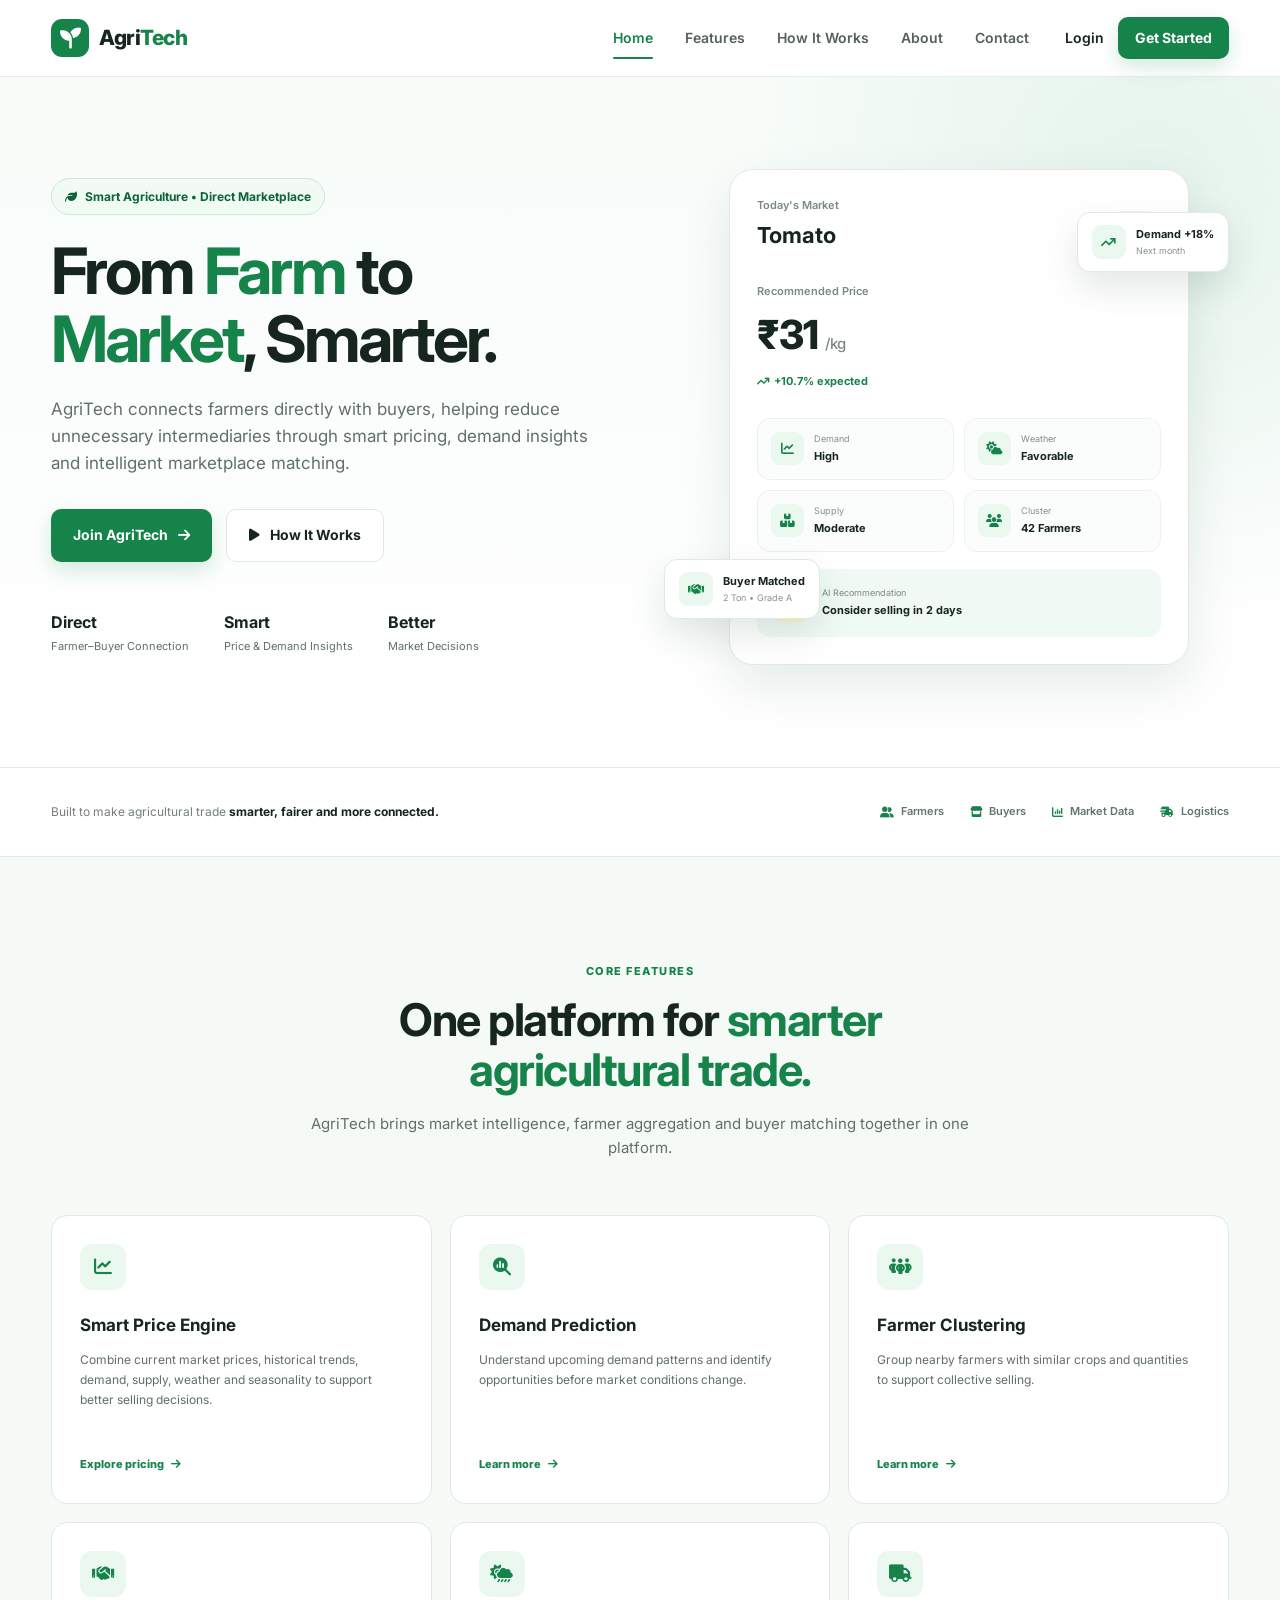
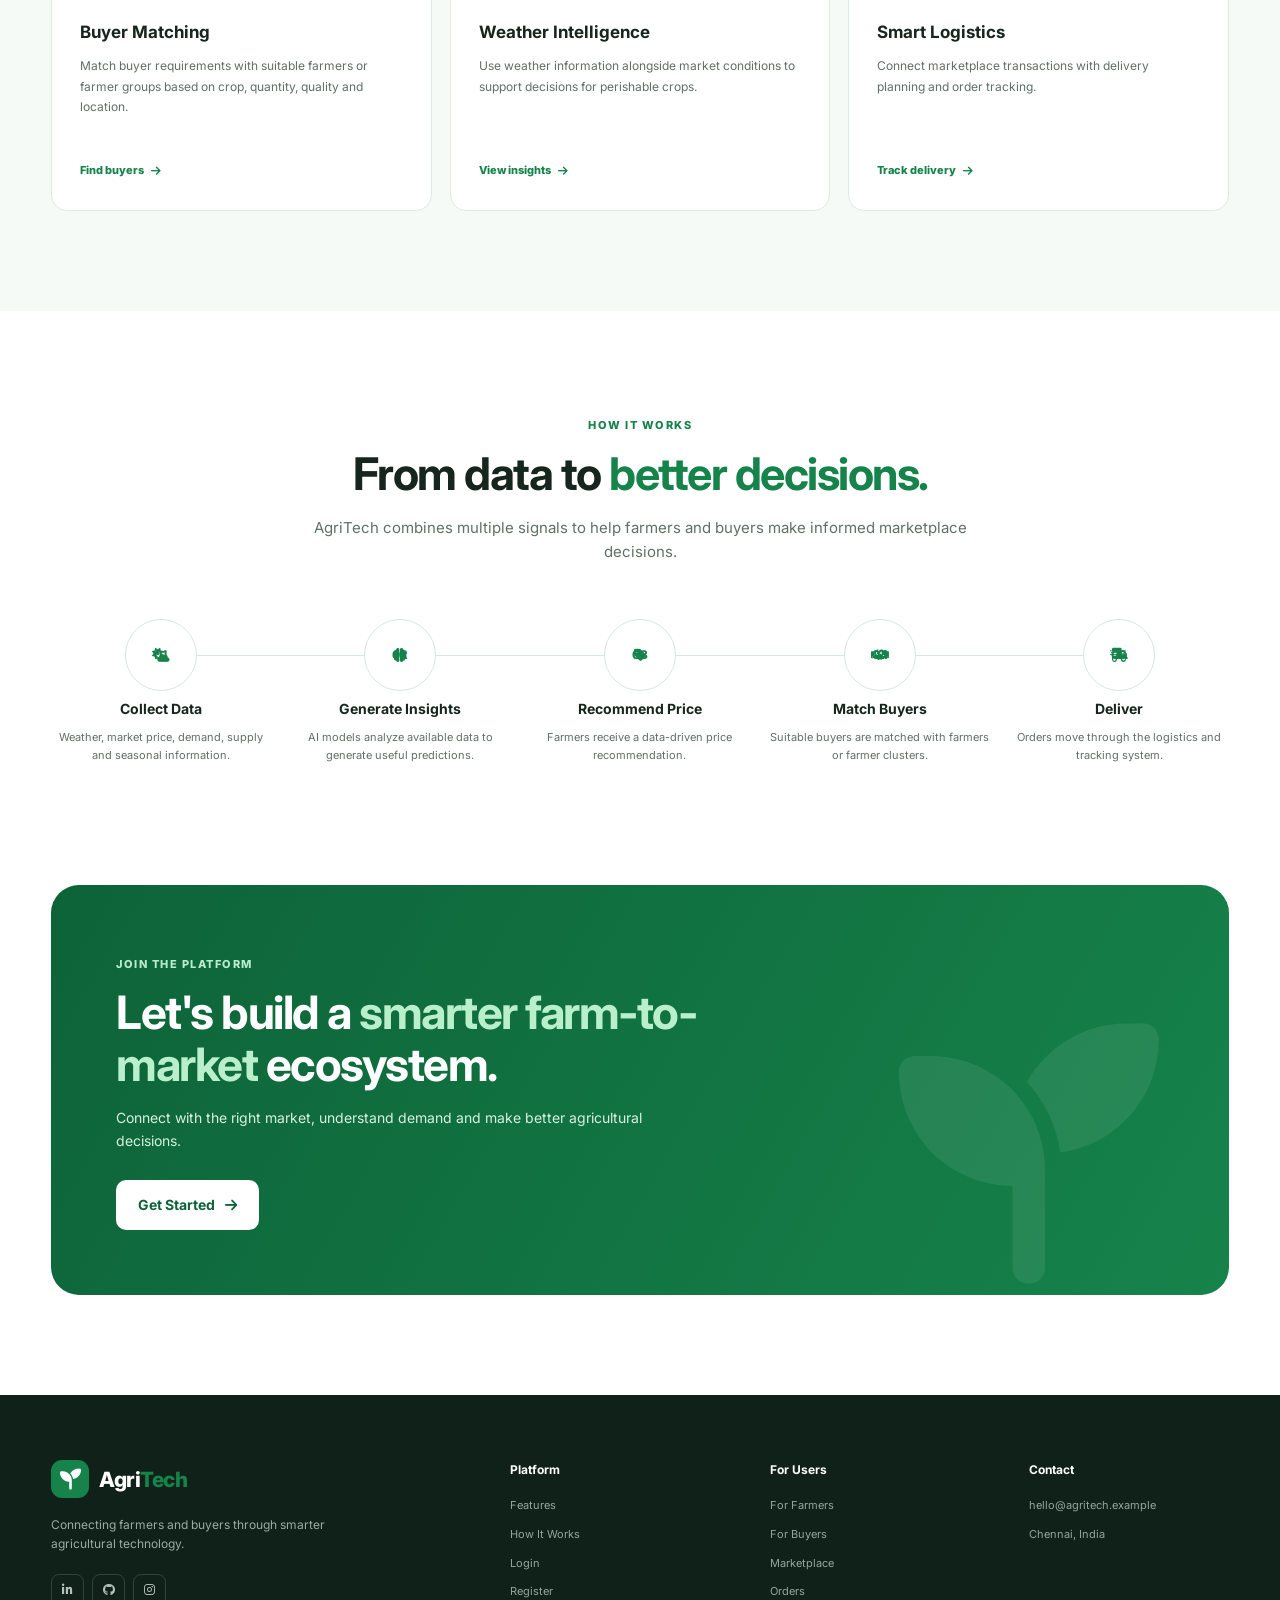
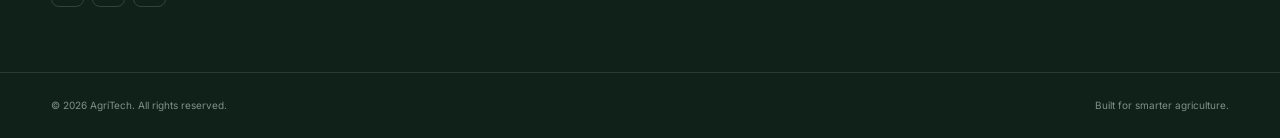
==== frontend/index.html @ 3082e0f6 "Create professional AgriTech landing page" ====
<!DOCTYPE html>
<html lang="en">
<head>
    <meta charset="UTF-8">
    <meta name="viewport" content="width=device-width, initial-scale=1.0">

    <title>AgriTech | Smart Farm-to-Market Platform</title>

    <meta
        name="description"
        content="AgriTech connects farmers directly with buyers using smart pricing, demand prediction, marketplace matching and logistics."
    >

    <!-- Google Font -->
    <link rel="preconnect" href="https://fonts.googleapis.com">
    <link rel="preconnect" href="https://fonts.gstatic.com" crossorigin>
    <link
        href="https://fonts.googleapis.com/css2?family=Inter:wght@400;500;600;700;800&display=swap"
        rel="stylesheet"
    >

    <!-- Font Awesome -->
    <link
        rel="stylesheet"
        href="https://cdnjs.cloudflare.com/ajax/libs/font-awesome/6.5.2/css/all.min.css"
    >

    <!-- Main CSS -->
    <link rel="stylesheet" href="css/style.css">
</head>

<body>

    <!-- ================= NAVBAR ================= -->

    <header class="navbar">
        <div class="container nav-container">

            <a href="index.html" class="logo">
                <span class="logo-icon">
                    <i class="fa-solid fa-seedling"></i>
                </span>

                <span>Agri<span>Tech</span></span>
            </a>

            <nav class="nav-links" id="navLinks">

                <a href="#home" class="active">Home</a>

                <a href="#features">Features</a>

                <a href="#how-it-works">How It Works</a>

                <a href="#about">About</a>

                <a href="#contact">Contact</a>

            </nav>

            <div class="nav-actions">

                <a href="pages/login.html" class="login-btn">
                    Login
                </a>

                <a href="pages/register.html" class="primary-btn small-btn">
                    Get Started
                </a>

            </div>

            <button class="menu-btn" id="menuBtn" aria-label="Open menu">
                <i class="fa-solid fa-bars"></i>
            </button>

        </div>
    </header>


    <!-- ================= HERO ================= -->

    <main>

        <section class="hero" id="home">

            <div class="container hero-grid">

                <div class="hero-content">

                    <div class="hero-badge">
                        <i class="fa-solid fa-leaf"></i>
                        Smart Agriculture • Direct Marketplace
                    </div>

                    <h1>
                        From
                        <span>Farm</span>
                        to
                        <span>Market</span>,
                        Smarter.
                    </h1>

                    <p class="hero-description">
                        AgriTech connects farmers directly with buyers,
                        helping reduce unnecessary intermediaries through
                        smart pricing, demand insights and intelligent
                        marketplace matching.
                    </p>

                    <div class="hero-buttons">

                        <a href="pages/register.html" class="primary-btn">
                            Join AgriTech
                            <i class="fa-solid fa-arrow-right"></i>
                        </a>

                        <a href="#how-it-works" class="secondary-btn">
                            <i class="fa-solid fa-play"></i>
                            How It Works
                        </a>

                    </div>

                    <div class="hero-stats">

                        <div class="stat">
                            <strong>Direct</strong>
                            <span>Farmer–Buyer Connection</span>
                        </div>

                        <div class="stat">
                            <strong>Smart</strong>
                            <span>Price & Demand Insights</span>
                        </div>

                        <div class="stat">
                            <strong>Better</strong>
                            <span>Market Decisions</span>
                        </div>

                    </div>

                </div>


                <!-- HERO VISUAL -->

                <div class="hero-visual">

                    <div class="dashboard-card">

                        <div class="dashboard-header">

                            <div>
                                <span class="mini-label">
                                    Today's Market
                                </span>

                                <h3>Tomato</h3>
                            </div>

                            <span class="status">
                                <i class="fa-solid fa-circle"></i>
                                Live
                            </span>

                        </div>


                        <div class="price-section">

                            <span class="price-label">
                                Recommended Price
                            </span>

                            <div class="price">
                                ₹31
                                <span>/kg</span>
                            </div>

                            <span class="price-up">
                                <i class="fa-solid fa-arrow-trend-up"></i>
                                +10.7% expected
                            </span>

                        </div>


                        <div class="insight-grid">

                            <div class="insight">
                                <div class="insight-icon">
                                    <i class="fa-solid fa-chart-line"></i>
                                </div>

                                <div>
                                    <span>Demand</span>
                                    <strong>High</strong>
                                </div>
                            </div>

                            <div class="insight">
                                <div class="insight-icon">
                                    <i class="fa-solid fa-cloud-sun"></i>
                                </div>

                                <div>
                                    <span>Weather</span>
                                    <strong>Favorable</strong>
                                </div>
                            </div>

                            <div class="insight">
                                <div class="insight-icon">
                                    <i class="fa-solid fa-boxes-stacked"></i>
                                </div>

                                <div>
                                    <span>Supply</span>
                                    <strong>Moderate</strong>
                                </div>
                            </div>

                            <div class="insight">
                                <div class="insight-icon">
                                    <i class="fa-solid fa-users"></i>
                                </div>

                                <div>
                                    <span>Cluster</span>
                                    <strong>42 Farmers</strong>
                                </div>
                            </div>

                        </div>


                        <div class="recommendation">

                            <div class="recommendation-icon">
                                <i class="fa-solid fa-lightbulb"></i>
                            </div>

                            <div>
                                <span>AI Recommendation</span>

                                <strong>
                                    Consider selling in 2 days
                                </strong>
                            </div>

                        </div>

                    </div>


                    <div class="floating-card floating-one">

                        <div class="floating-icon">
                            <i class="fa-solid fa-arrow-trend-up"></i>
                        </div>

                        <div>
                            <strong>Demand +18%</strong>
                            <span>Next month</span>
                        </div>

                    </div>


                    <div class="floating-card floating-two">

                        <div class="floating-icon">
                            <i class="fa-solid fa-handshake"></i>
                        </div>

                        <div>
                            <strong>Buyer Matched</strong>
                            <span>2 Ton • Grade A</span>
                        </div>

                    </div>

                </div>

            </div>

        </section>


        <!-- ================= TRUST BAR ================= -->

        <section class="trust-section">

            <div class="container trust-content">

                <span>
                    Built to make agricultural trade
                    <strong>smarter, fairer and more connected.</strong>
                </span>

                <div class="trust-items">

                    <div>
                        <i class="fa-solid fa-user-group"></i>
                        Farmers
                    </div>

                    <div>
                        <i class="fa-solid fa-store"></i>
                        Buyers
                    </div>

                    <div>
                        <i class="fa-solid fa-chart-column"></i>
                        Market Data
                    </div>

                    <div>
                        <i class="fa-solid fa-truck-fast"></i>
                        Logistics
                    </div>

                </div>

            </div>

        </section>


        <!-- ================= FEATURES ================= -->

        <section class="features-section section-padding" id="features">

            <div class="container">

                <div class="section-heading">

                    <span class="section-tag">
                        CORE FEATURES
                    </span>

                    <h2>
                        One platform for
                        <span>smarter agricultural trade.</span>
                    </h2>

                    <p>
                        AgriTech brings market intelligence,
                        farmer aggregation and buyer matching
                        together in one platform.
                    </p>

                </div>


                <div class="features-grid">

                    <article class="feature-card featured-card">

                        <div class="feature-icon">
                            <i class="fa-solid fa-chart-line"></i>
                        </div>

                        <h3>Smart Price Engine</h3>

                        <p>
                            Combine current market prices,
                            historical trends, demand,
                            supply, weather and seasonality
                            to support better selling decisions.
                        </p>

                        <a href="#">
                            Explore pricing
                            <i class="fa-solid fa-arrow-right"></i>
                        </a>

                    </article>


                    <article class="feature-card">

                        <div class="feature-icon">
                            <i class="fa-solid fa-magnifying-glass-chart"></i>
                        </div>

                        <h3>Demand Prediction</h3>

                        <p>
                            Understand upcoming demand patterns
                            and identify opportunities before
                            market conditions change.
                        </p>

                        <a href="#">
                            Learn more
                            <i class="fa-solid fa-arrow-right"></i>
                        </a>

                    </article>


                    <article class="feature-card">

                        <div class="feature-icon">
                            <i class="fa-solid fa-people-group"></i>
                        </div>

                        <h3>Farmer Clustering</h3>

                        <p>
                            Group nearby farmers with similar
                            crops and quantities to support
                            collective selling.
                        </p>

                        <a href="#">
                            Learn more
                            <i class="fa-solid fa-arrow-right"></i>
                        </a>

                    </article>


                    <article class="feature-card">

                        <div class="feature-icon">
                            <i class="fa-solid fa-handshake"></i>
                        </div>

                        <h3>Buyer Matching</h3>

                        <p>
                            Match buyer requirements with suitable
                            farmers or farmer groups based on
                            crop, quantity, quality and location.
                        </p>

                        <a href="#">
                            Find buyers
                            <i class="fa-solid fa-arrow-right"></i>
                        </a>

                    </article>


                    <article class="feature-card">

                        <div class="feature-icon">
                            <i class="fa-solid fa-cloud-sun-rain"></i>
                        </div>

                        <h3>Weather Intelligence</h3>

                        <p>
                            Use weather information alongside
                            market conditions to support
                            decisions for perishable crops.
                        </p>

                        <a href="#">
                            View insights
                            <i class="fa-solid fa-arrow-right"></i>
                        </a>

                    </article>


                    <article class="feature-card">

                        <div class="feature-icon">
                            <i class="fa-solid fa-truck"></i>
                        </div>

                        <h3>Smart Logistics</h3>

                        <p>
                            Connect marketplace transactions
                            with delivery planning and
                            order tracking.
                        </p>

                        <a href="#">
                            Track delivery
                            <i class="fa-solid fa-arrow-right"></i>
                        </a>

                    </article>

                </div>

            </div>

        </section>


        <!-- ================= HOW IT WORKS ================= -->

        <section class="workflow-section section-padding" id="how-it-works">

            <div class="container">

                <div class="section-heading">

                    <span class="section-tag">
                        HOW IT WORKS
                    </span>

                    <h2>
                        From data to
                        <span>better decisions.</span>
                    </h2>

                    <p>
                        AgriTech combines multiple signals to
                        help farmers and buyers make informed
                        marketplace decisions.
                    </p>

                </div>


                <div class="workflow">

                    <div class="workflow-line"></div>

                    <div class="workflow-step">

                        <div class="step-number">01</div>

                        <div class="step-icon">
                            <i class="fa-solid fa-cloud-sun"></i>
                        </div>

                        <h3>Collect Data</h3>

                        <p>
                            Weather, market price, demand,
                            supply and seasonal information.
                        </p>

                    </div>


                    <div class="workflow-step">

                        <div class="step-number">02</div>

                        <div class="step-icon">
                            <i class="fa-solid fa-brain"></i>
                        </div>

                        <h3>Generate Insights</h3>

                        <p>
                            AI models analyze available data
                            to generate useful predictions.
                        </p>

                    </div>


                    <div class="workflow-step">

                        <div class="step-number">03</div>

                        <div class="step-icon">
                            <i class="fa-solid fa-tag"></i>
                        </div>

                        <h3>Recommend Price</h3>

                        <p>
                            Farmers receive a data-driven
                            price recommendation.
                        </p>

                    </div>


                    <div class="workflow-step">

                        <div class="step-number">04</div>

                        <div class="step-icon">
                            <i class="fa-solid fa-handshake"></i>
                        </div>

                        <h3>Match Buyers</h3>

                        <p>
                            Suitable buyers are matched with
                            farmers or farmer clusters.
                        </p>

                    </div>


                    <div class="workflow-step">

                        <div class="step-number">05</div>

                        <div class="step-icon">
                            <i class="fa-solid fa-truck-fast"></i>
                        </div>

                        <h3>Deliver</h3>

                        <p>
                            Orders move through the logistics
                            and tracking system.
                        </p>

                    </div>

                </div>

            </div>

        </section>


        <!-- ================= CTA ================= -->

        <section class="cta-section" id="about">

            <div class="container">

                <div class="cta-card">

                    <div class="cta-content">

                        <span class="section-tag">
                            JOIN THE PLATFORM
                        </span>

                        <h2>
                            Let's build a
                            <span>smarter farm-to-market</span>
                            ecosystem.
                        </h2>

                        <p>
                            Connect with the right market,
                            understand demand and make better
                            agricultural decisions.
                        </p>

                        <a href="pages/register.html" class="primary-btn">
                            Get Started
                            <i class="fa-solid fa-arrow-right"></i>
                        </a>

                    </div>

                    <div class="cta-decoration">
                        <i class="fa-solid fa-seedling"></i>
                    </div>

                </div>

            </div>

        </section>

    </main>


    <!-- ================= FOOTER ================= -->

    <footer id="contact">

        <div class="container footer-grid">

            <div class="footer-brand">

                <a href="index.html" class="logo">
                    <span class="logo-icon">
                        <i class="fa-solid fa-seedling"></i>
                    </span>

                    <span>Agri<span>Tech</span></span>
                </a>

                <p>
                    Connecting farmers and buyers through
                    smarter agricultural technology.
                </p>

                <div class="social-links">

                    <a href="#" aria-label="LinkedIn">
                        <i class="fa-brands fa-linkedin-in"></i>
                    </a>

                    <a href="#" aria-label="GitHub">
                        <i class="fa-brands fa-github"></i>
                    </a>

                    <a href="#" aria-label="Instagram">
                        <i class="fa-brands fa-instagram"></i>
                    </a>

                </div>

            </div>


            <div class="footer-column">

                <h4>Platform</h4>

                <a href="#features">Features</a>
                <a href="#how-it-works">How It Works</a>
                <a href="pages/login.html">Login</a>
                <a href="pages/register.html">Register</a>

            </div>


            <div class="footer-column">

                <h4>For Users</h4>

                <a href="#">For Farmers</a>
                <a href="#">For Buyers</a>
                <a href="#">Marketplace</a>
                <a href="#">Orders</a>

            </div>


            <div class="footer-column">

                <h4>Contact</h4>

                <a href="mailto:hello@agritech.example">
                    hello@agritech.example
                </a>

                <a href="#">
                    Chennai, India
                </a>

            </div>

        </div>


        <div class="footer-bottom">

            <div class="container footer-bottom-content">

                <span>
                    © 2026 AgriTech. All rights reserved.
                </span>

                <span>
                    Built for smarter agriculture.
                </span>

            </div>

        </div>

    </footer>


    <!-- JavaScript -->
    <script src="js/main.js"></script>

</body>
</html>
---- frontend/css/style.css ----
/* =========================================================
   AGRITECH - MAIN STYLESHEET
   ========================================================= */

:root {
    --primary: #16834b;
    --primary-dark: #0d6338;
    --primary-light: #eaf8f0;

    --text: #16251d;
    --text-light: #617067;

    --background: #ffffff;
    --background-soft: #f6faf7;

    --border: #e1e9e4;

    --shadow: 0 20px 50px rgba(22, 62, 42, 0.10);

    --radius-lg: 24px;
    --radius-md: 16px;
    --radius-sm: 10px;

    --container: 1180px;
}


/* =========================================================
   RESET
   ========================================================= */

* {
    margin: 0;
    padding: 0;
    box-sizing: border-box;
}

html {
    scroll-behavior: smooth;
}

body {
    font-family: "Inter", sans-serif;
    color: var(--text);
    background: var(--background);
    line-height: 1.6;
}

a {
    text-decoration: none;
    color: inherit;
}

button {
    font-family: inherit;
}

.container {
    width: min(92%, var(--container));
    margin: 0 auto;
}

.section-padding {
    padding: 100px 0;
}


/* =========================================================
   NAVBAR
   ========================================================= */

.navbar {
    position: sticky;
    top: 0;
    z-index: 1000;

    background: rgba(255, 255, 255, 0.94);
    backdrop-filter: blur(14px);

    border-bottom: 1px solid rgba(225, 233, 228, 0.8);
}

.nav-container {
    height: 76px;

    display: flex;
    align-items: center;
    justify-content: space-between;
}

.logo {
    display: flex;
    align-items: center;
    gap: 10px;

    font-size: 21px;
    font-weight: 800;
    letter-spacing: -0.5px;
}

.logo > span:last-child > span {
    color: var(--primary);
}

.logo-icon {
    width: 38px;
    height: 38px;

    display: grid;
    place-items: center;

    color: white;
    background: var(--primary);

    border-radius: 11px;
}

.nav-links {
    display: flex;
    align-items: center;
    gap: 32px;

    margin-left: auto;
    margin-right: 36px;
}

.nav-links a {
    position: relative;

    color: #536158;

    font-size: 14px;
    font-weight: 600;

    transition: 0.25s ease;
}

.nav-links a:hover,
.nav-links a.active {
    color: var(--primary);
}

.nav-links a.active::after {
    content: "";

    position: absolute;
    left: 0;
    right: 0;
    bottom: -10px;

    height: 2px;

    background: var(--primary);
    border-radius: 10px;
}

.nav-actions {
    display: flex;
    align-items: center;
    gap: 14px;
}

.login-btn {
    font-size: 14px;
    font-weight: 600;
    color: var(--text);
}

.primary-btn,
.secondary-btn {
    display: inline-flex;
    align-items: center;
    justify-content: center;
    gap: 10px;

    padding: 14px 22px;

    border-radius: 10px;

    font-size: 14px;
    font-weight: 700;

    transition: 0.25s ease;
}

.primary-btn {
    color: white;
    background: var(--primary);
    box-shadow: 0 8px 20px rgba(22, 131, 75, 0.18);
}

.primary-btn:hover {
    background: var(--primary-dark);
    transform: translateY(-2px);
}

.small-btn {
    padding: 10px 17px;
}

.secondary-btn {
    color: var(--text);
    background: white;
    border: 1px solid var(--border);
}

.secondary-btn:hover {
    border-color: var(--primary);
    color: var(--primary);
}

.menu-btn {
    display: none;

    border: 0;
    background: transparent;

    font-size: 22px;
    color: var(--text);

    cursor: pointer;
}


/* =========================================================
   HERO
   ========================================================= */

.hero {
    position: relative;
    overflow: hidden;

    padding: 90px 0 100px;

    background:
        radial-gradient(
            circle at 90% 20%,
            rgba(43, 163, 100, 0.10),
            transparent 32%
        ),
        linear-gradient(
            180deg,
            #f7fcf9 0%,
            #ffffff 100%
        );
}

.hero-grid {
    display: grid;
    grid-template-columns: 1fr 0.95fr;

    align-items: center;

    gap: 70px;
}

.hero-content {
    max-width: 620px;
}

.hero-badge {
    display: inline-flex;
    align-items: center;
    gap: 8px;

    padding: 8px 13px;

    border: 1px solid #cce8d8;
    border-radius: 999px;

    color: var(--primary-dark);
    background: #f0fbf4;

    font-size: 12px;
    font-weight: 700;
}

.hero-badge i {
    font-size: 12px;
}

.hero h1 {
    margin-top: 22px;

    font-size: clamp(44px, 5vw, 68px);
    line-height: 1.05;

    letter-spacing: -3px;
}

.hero h1 span {
    color: var(--primary);
}

.hero-description {
    max-width: 590px;

    margin-top: 24px;

    color: var(--text-light);

    font-size: 17px;
}

.hero-buttons {
    display: flex;
    gap: 14px;

    margin-top: 32px;
}

.hero-stats {
    display: flex;
    gap: 35px;

    margin-top: 48px;
}

.stat {
    display: flex;
    flex-direction: column;
    gap: 3px;
}

.stat strong {
    font-size: 16px;
}

.stat span {
    color: var(--text-light);
    font-size: 11px;
}


/* =========================================================
   HERO DASHBOARD
   ========================================================= */

.hero-visual {
    position: relative;

    min-height: 500px;

    display: grid;
    place-items: center;
}

.dashboard-card {
    width: min(100%, 460px);

    padding: 27px;

    background: white;

    border: 1px solid var(--border);
    border-radius: var(--radius-lg);

    box-shadow: var(--shadow);
}

.dashboard-header {
    display: flex;
    align-items: center;
    justify-content: space-between;
}

.mini-label,
.price-label {
    display: block;

    color: #7b897f;

    font-size: 11px;
    font-weight: 600;
}

.dashboard-header h3 {
    margin-top: 3px;

    font-size: 22px;
}

.status {
    display: inline-flex;
    align-items: center;
    gap: 6px;

    padding: 6px 9px;

    border-radius: 999px;

    color: var(--primary-dark);
    background: var(--primary-light);

    font-size: 10px;
    font-weight: 700;
}

.status i {
    font-size: 6px;
}

.price-section {
    margin-top: 30px;
}

.price {
    margin-top: 3px;

    font-size: 40px;
    font-weight: 800;

    letter-spacing: -1px;
}

.price span {
    color: #7b897f;
    font-size: 15px;
    font-weight: 500;
}

.price-up {
    display: inline-flex;
    align-items: center;
    gap: 5px;

    margin-top: 2px;

    color: var(--primary);

    font-size: 11px;
    font-weight: 700;
}

.insight-grid {
    display: grid;
    grid-template-columns: 1fr 1fr;

    gap: 10px;

    margin-top: 25px;
}

.insight {
    display: flex;
    align-items: center;
    gap: 10px;

    padding: 13px;

    border: 1px solid #edf1ee;
    border-radius: 13px;

    background: #fbfdfc;
}

.insight-icon {
    width: 33px;
    height: 33px;

    display: grid;
    place-items: center;

    border-radius: 9px;

    color: var(--primary);
    background: var(--primary-light);

    font-size: 13px;
}

.insight span {
    display: block;

    color: #819087;

    font-size: 9px;
}

.insight strong {
    display: block;

    margin-top: 2px;

    font-size: 11px;
}

.recommendation {
    display: flex;
    align-items: center;
    gap: 12px;

    margin-top: 17px;
    padding: 15px;

    border-radius: 13px;

    background: #f0faf4;
}

.recommendation-icon {
    width: 38px;
    height: 38px;

    display: grid;
    place-items: center;

    flex-shrink: 0;

    border-radius: 10px;

    color: #9a7112;
    background: #fff3c9;
}

.recommendation span {
    display: block;

    color: #7a897f;

    font-size: 9px;
}

.recommendation strong {
    display: block;

    margin-top: 2px;

    font-size: 11px;
}


/* Floating cards */

.floating-card {
    position: absolute;

    display: flex;
    align-items: center;
    gap: 10px;

    padding: 12px 14px;

    background: white;

    border: 1px solid var(--border);
    border-radius: 13px;

    box-shadow: 0 15px 35px rgba(22, 62, 42, 0.12);
}

.floating-one {
    top: 45px;
    right: 0;
}

.floating-two {
    bottom: 48px;
    left: -25px;
}

.floating-icon {
    width: 34px;
    height: 34px;

    display: grid;
    place-items: center;

    border-radius: 9px;

    color: var(--primary);
    background: var(--primary-light);

    font-size: 13px;
}

.floating-card strong {
    display: block;

    font-size: 11px;
}

.floating-card span {
    display: block;

    color: #87938c;

    font-size: 9px;
}


/* =========================================================
   TRUST
   ========================================================= */

.trust-section {
    border-top: 1px solid var(--border);
    border-bottom: 1px solid var(--border);

    background: white;
}

.trust-content {
    min-height: 88px;

    display: flex;
    align-items: center;
    justify-content: space-between;

    gap: 30px;
}

.trust-content > span {
    color: #758078;
    font-size: 12px;
}

.trust-content > span strong {
    color: var(--text);
}

.trust-items {
    display: flex;
    gap: 26px;
}

.trust-items div {
    display: flex;
    align-items: center;
    gap: 7px;

    color: #65736a;

    font-size: 11px;
    font-weight: 600;
}

.trust-items i {
    color: var(--primary);
}


/* =========================================================
   SECTION HEADING
   ========================================================= */

.section-heading {
    max-width: 690px;

    margin: 0 auto 55px;

    text-align: center;
}

.section-tag {
    display: inline-block;

    color: var(--primary);

    font-size: 11px;
    font-weight: 800;
    letter-spacing: 1.5px;
}

.section-heading h2 {
    margin-top: 12px;

    font-size: clamp(32px, 4vw, 45px);
    line-height: 1.12;

    letter-spacing: -1.5px;
}

.section-heading h2 span {
    color: var(--primary);
}

.section-heading p {
    margin-top: 17px;

    color: var(--text-light);

    font-size: 15px;
}


/* =========================================================
   FEATURES
   ========================================================= */

.features-section {
    background: var(--background-soft);
}

.features-grid {
    display: grid;
    grid-template-columns: repeat(3, 1fr);

    gap: 18px;
}

.feature-card {
    padding: 28px;

    background: white;

    border: 1px solid var(--border);
    border-radius: var(--radius-md);

    transition: 0.25s ease;
}

.feature-card:hover {
    transform: translateY(-5px);
    box-shadow: 0 15px 35px rgba(22, 62, 42, 0.08);
    border-color: #c9e3d3;
}

.feature-icon {
    width: 46px;
    height: 46px;

    display: grid;
    place-items: center;

    border-radius: 12px;

    color: var(--primary);
    background: var(--primary-light);

    font-size: 18px;
}

.feature-card h3 {
    margin-top: 22px;

    font-size: 17px;
}

.feature-card p {
    min-height: 90px;

    margin-top: 10px;

    color: var(--text-light);

    font-size: 12px;
    line-height: 1.7;
}

.feature-card a {
    display: inline-flex;
    align-items: center;
    gap: 7px;

    margin-top: 16px;

    color: var(--primary);

    font-size: 11px;
    font-weight: 800;
}

.feature-card a i {
    transition: 0.2s ease;
}

.feature-card a:hover i {
    transform: translateX(4px);
}


/* =========================================================
   WORKFLOW
   ========================================================= */

.workflow-section {
    background: white;
}

.workflow {
    position: relative;

    display: grid;
    grid-template-columns: repeat(5, 1fr);

    gap: 20px;
}

.workflow-line {
    position: absolute;

    top: 36px;
    left: 10%;
    right: 10%;

    height: 1px;

    background: #d8e7de;

    z-index: 0;
}

.workflow-step {
    position: relative;
    z-index: 1;

    text-align: center;
}

.step-number {
    width: 72px;
    height: 72px;

    margin: 0 auto;

    display: grid;
    place-items: center;

    border: 1px solid #d8e7de;
    border-radius: 50%;

    color: var(--primary);

    background: white;

    font-size: 12px;
    font-weight: 800;
}

.step-icon {
    width: 36px;
    height: 36px;

    margin: -54px auto 25px;

    display: grid;
    place-items: center;

    color: var(--primary);

    font-size: 14px;
}

.workflow-step h3 {
    font-size: 14px;
}

.workflow-step p {
    margin-top: 9px;

    color: var(--text-light);

    font-size: 11px;
}


/* =========================================================
   CTA
   ========================================================= */

.cta-section {
    padding: 20px 0 100px;
}

.cta-card {
    position: relative;
    overflow: hidden;

    padding: 65px;

    border-radius: 28px;

    background:
        linear-gradient(
            120deg,
            #0d6338,
            #16834b
        );

    color: white;
}

.cta-content {
    position: relative;
    z-index: 2;

    max-width: 600px;
}

.cta-content .section-tag {
    color: #b8ebca;
}

.cta-card h2 {
    margin-top: 12px;

    font-size: clamp(32px, 4vw, 46px);
    line-height: 1.12;

    letter-spacing: -1.5px;
}

.cta-card h2 span {
    color: #b9efca;
}

.cta-card p {
    max-width: 550px;

    margin: 17px 0 28px;

    color: #d8f1e2;

    font-size: 14px;
}

.cta-card .primary-btn {
    color: var(--primary-dark);
    background: white;

    box-shadow: none;
}

.cta-card .primary-btn:hover {
    background: #f2faf5;
}

.cta-decoration {
    position: absolute;

    right: 70px;
    bottom: -70px;

    font-size: 260px;

    color: rgba(255, 255, 255, 0.08);
}


/* =========================================================
   FOOTER
   ========================================================= */

footer {
    background: #102119;

    color: white;
}

.footer-grid {
    display: grid;
    grid-template-columns: 2fr 1fr 1fr 1fr;

    gap: 60px;

    padding: 65px 0;
}

.footer-brand {
    max-width: 320px;
}

.footer-brand .logo {
    color: white;
}

.footer-brand p {
    margin-top: 17px;

    color: #9aac9f;

    font-size: 12px;
}

.social-links {
    display: flex;
    gap: 8px;

    margin-top: 20px;
}

.social-links a {
    width: 33px;
    height: 33px;

    display: grid;
    place-items: center;

    border: 1px solid #30463a;
    border-radius: 8px;

    color: #b3c1b8;

    font-size: 12px;

    transition: 0.2s ease;
}

.social-links a:hover {
    color: white;
    border-color: var(--primary);
    background: var(--primary);
}

.footer-column {
    display: flex;
    flex-direction: column;
    gap: 11px;
}

.footer-column h4 {
    margin-bottom: 7px;

    font-size: 12px;
}

.footer-column a {
    color: #94a69b;

    font-size: 11px;

    transition: 0.2s ease;
}

.footer-column a:hover {
    color: white;
}

.footer-bottom {
    border-top: 1px solid #293b32;
}

.footer-bottom-content {
    min-height: 65px;

    display: flex;
    align-items: center;
    justify-content: space-between;

    color: #7e9186;

    font-size: 10px;
}


/* =========================================================
   RESPONSIVE
   ========================================================= */

@media (max-width: 1050px) {

    .nav-links {
        gap: 20px;
        margin-right: 20px;
    }

    .hero-grid {
        gap: 35px;
    }

    .floating-one {
        right: -10px;
    }

    .floating-two {
        left: -10px;
    }

}


@media (max-width: 850px) {

    .nav-links,
    .nav-actions {
        display: none;
    }

    .menu-btn {
        display: block;
    }

    .nav-links.mobile-open {
        position: absolute;

        top: 76px;
        left: 0;
        right: 0;

        display: flex;
        flex-direction: column;
        align-items: flex-start;

        padding: 25px 5%;

        background: white;
        border-bottom: 1px solid var(--border);

        box-shadow: 0 15px 25px rgba(0, 0, 0, 0.05);
    }

    .hero-grid {
        grid-template-columns: 1fr;
    }

    .hero-content {
        max-width: 700px;
        text-align: center;
        margin: auto;
    }

    .hero-badge {
        margin: auto;
    }

    .hero-buttons,
    .hero-stats {
        justify-content: center;
    }

    .hero-visual {
        min-height: 470px;
    }

    .features-grid {
        grid-template-columns: repeat(2, 1fr);
    }

    .workflow {
        grid-template-columns: repeat(2, 1fr);
        gap: 35px;
    }

    .workflow-line {
        display: none;
    }

    .footer-grid {
        grid-template-columns: 1fr 1fr;
    }

}


@media (max-width: 560px) {

    .section-padding {
        padding: 70px 0;
    }

    .hero {
        padding: 65px 0 70px;
    }

    .hero h1 {
        font-size: 43px;
        letter-spacing: -2px;
    }

    .hero-description {
        font-size: 14px;
    }

    .hero-buttons {
        flex-direction: column;
    }

    .hero-buttons a {
        width: 100%;
    }

    .hero-stats {
        flex-direction: column;
        gap: 18px;
    }

    .hero-visual {
        min-height: 430px;
    }

    .dashboard-card {
        padding: 20px;
    }

    .floating-card {
        transform: scale(0.85);
    }

    .floating-one {
        right: -30px;
    }

    .floating-two {
        left: -30px;
    }

    .trust-content {
        flex-direction: column;
        justify-content: center;

        padding: 25px 0;
    }

    .trust-items {
        flex-wrap: wrap;
        justify-content: center;
    }

    .features-grid {
        grid-template-columns: 1fr;
    }

    .workflow {
        grid-template-columns: 1fr;
    }

    .cta-card {
        padding: 40px 28px;
    }

    .cta-decoration {
        right: -20px;
        font-size: 170px;
    }

    .footer-grid {
        grid-template-columns: 1fr;
        gap: 35px;
    }

    .footer-bottom-content {
        flex-direction: column;
        justify-content: center;
        gap: 5px;

        padding: 20px 0;
    }

}
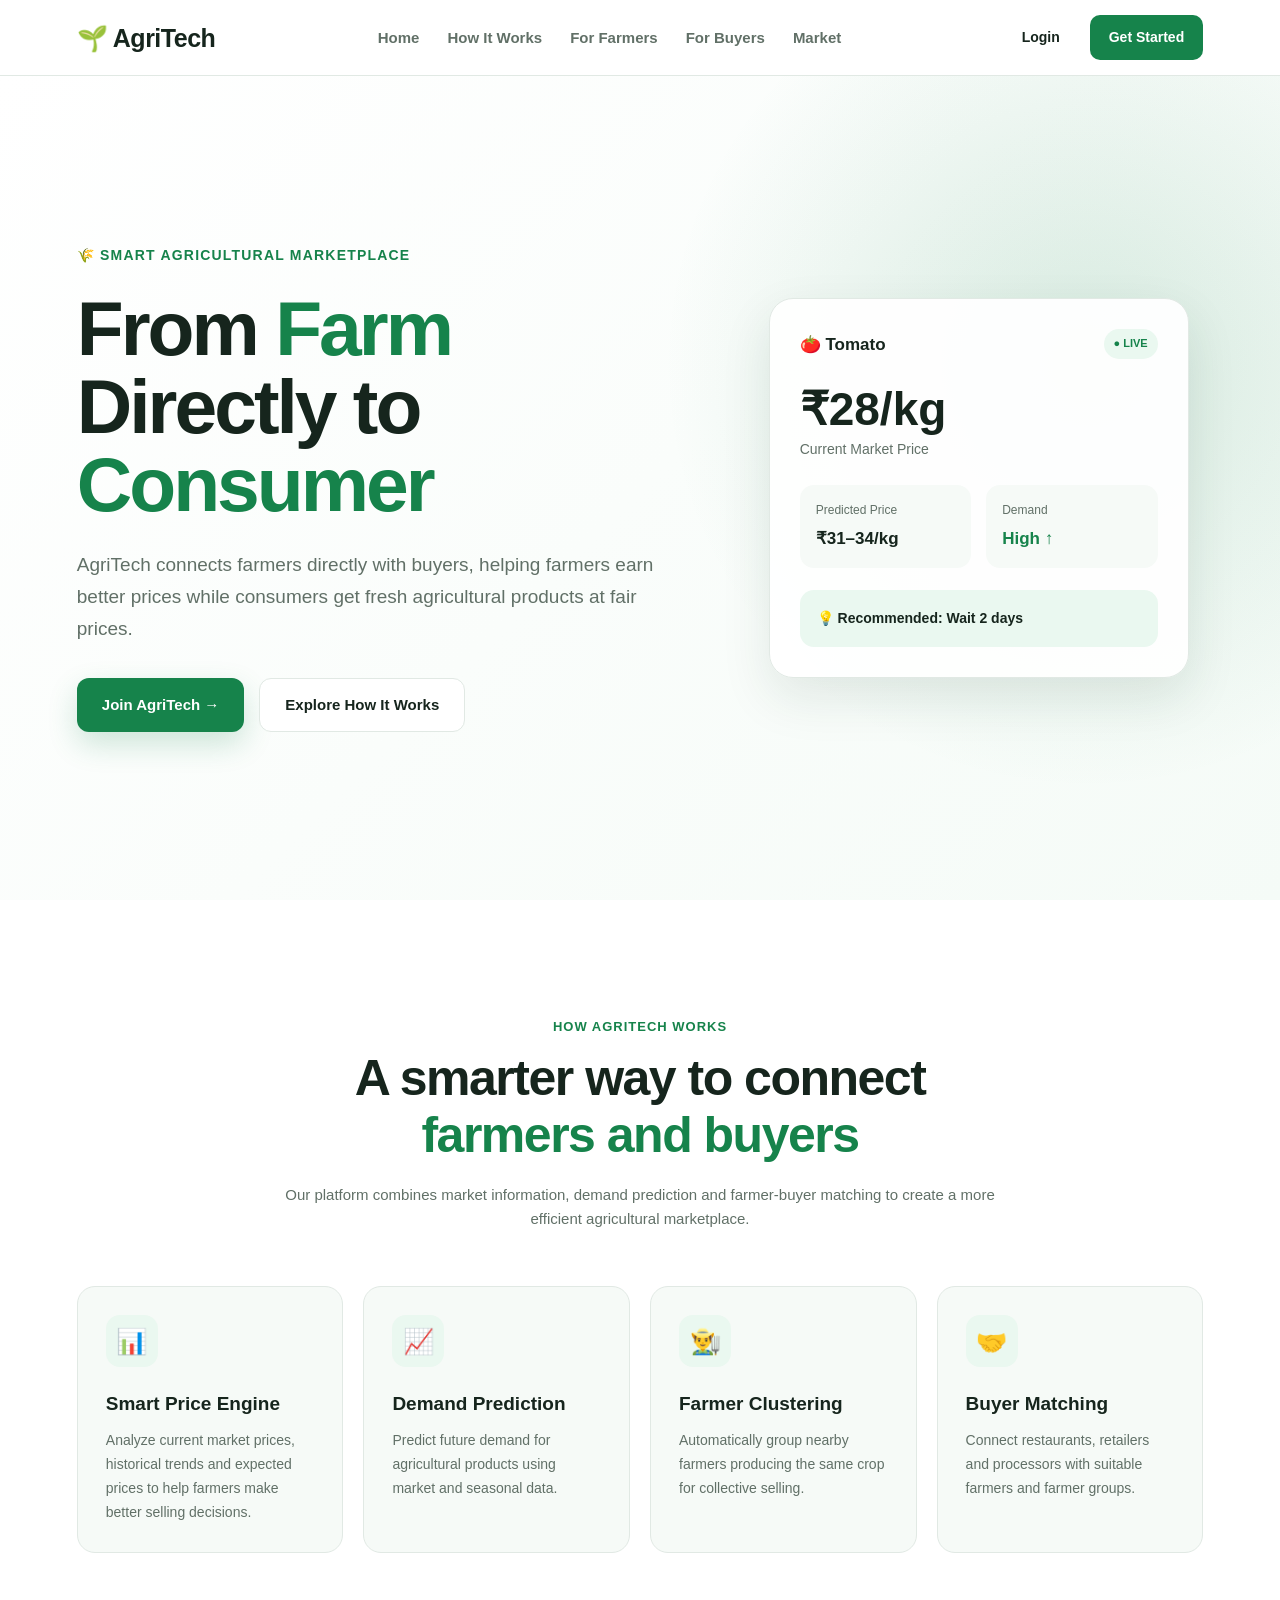
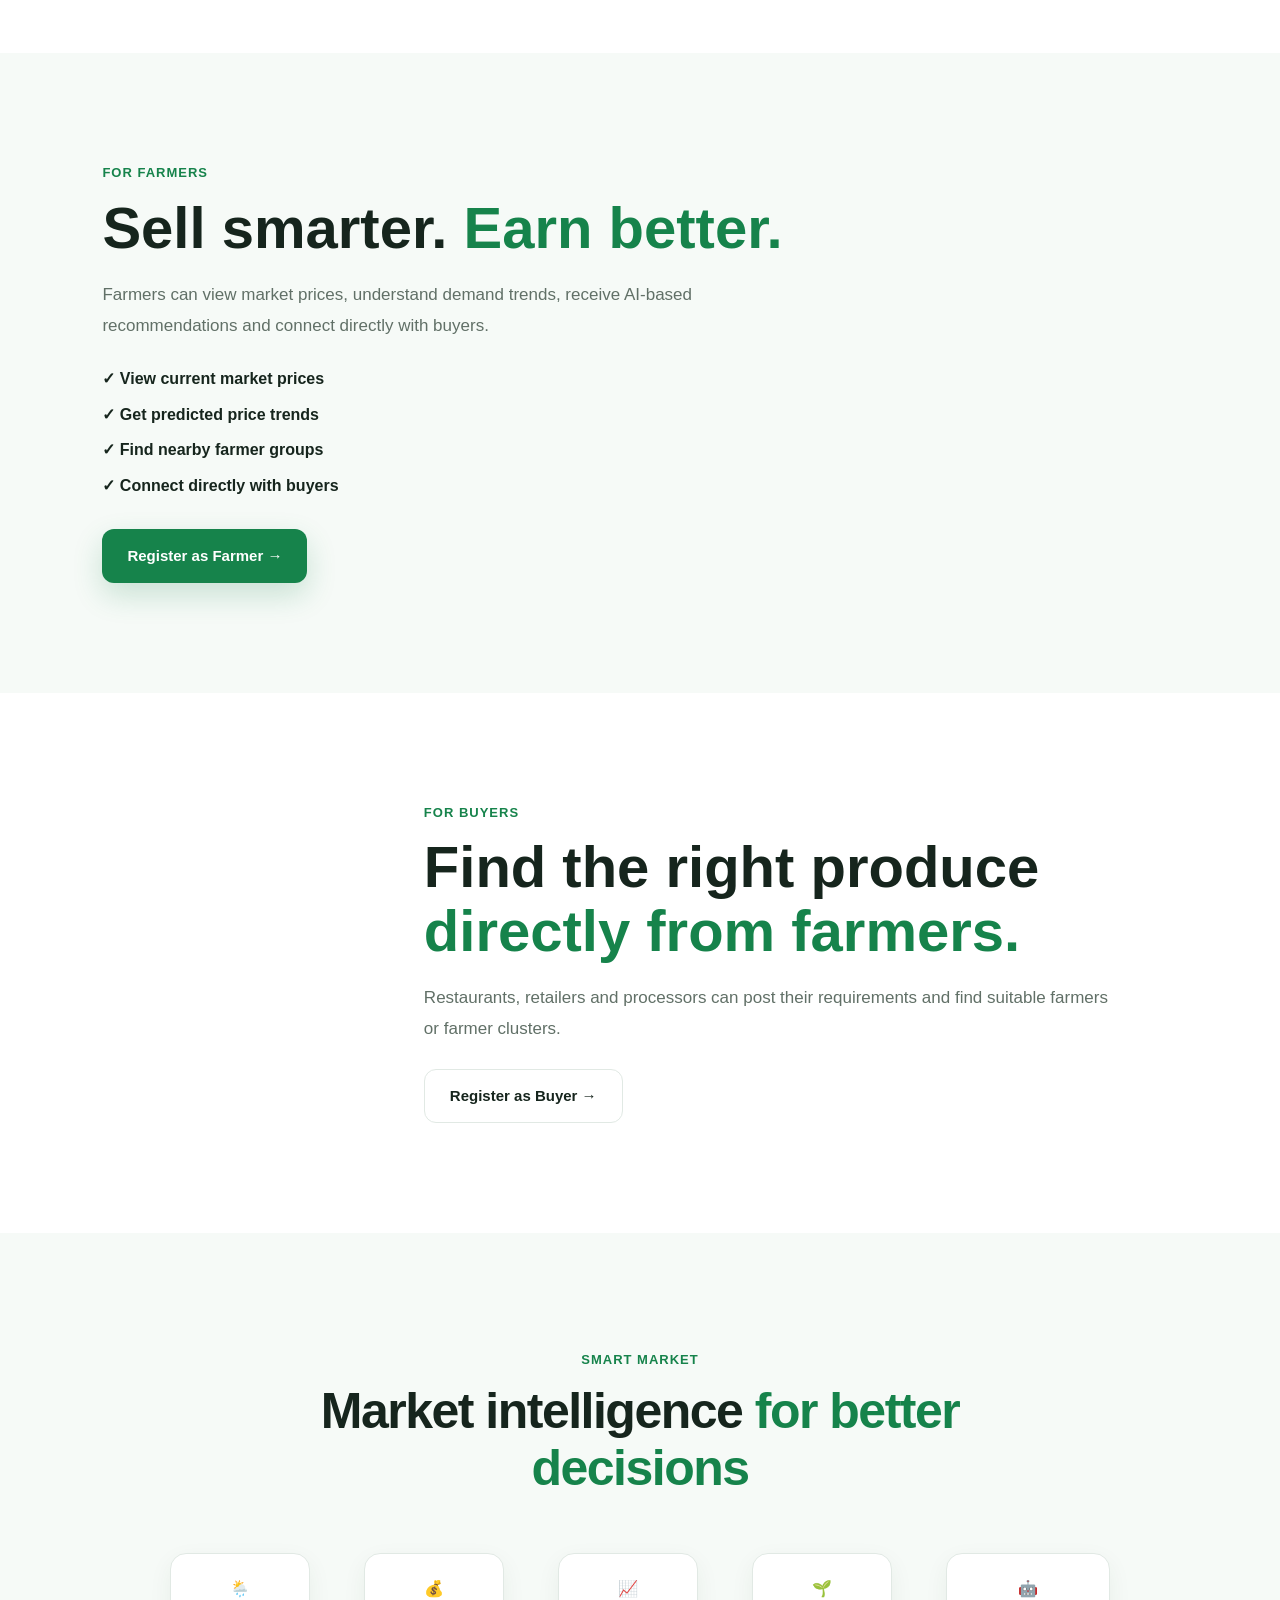
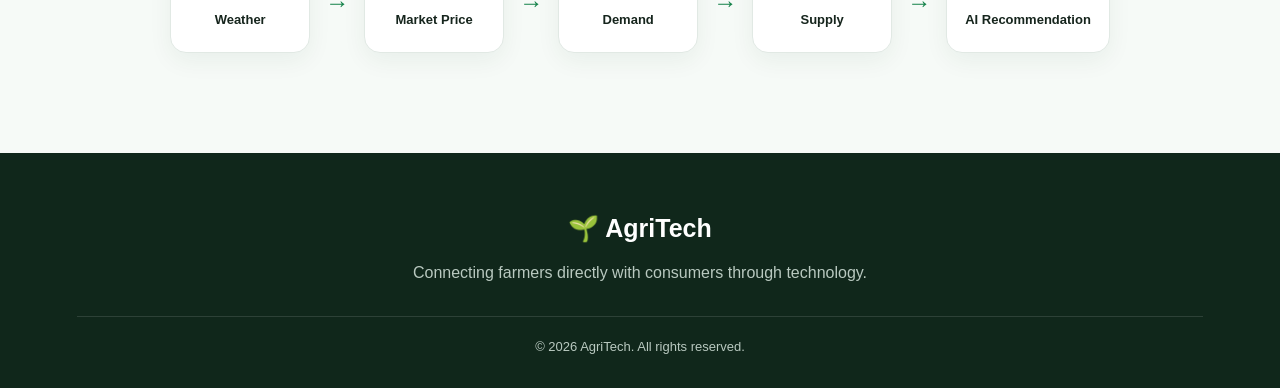
==== commit af9fa40a: "Add registration page" ====
--- a/frontend/index.html
+++ b/frontend/index.html
@@ -1,31 +1,12 @@
 <!DOCTYPE html>
 <html lang="en">
+
 <head>
     <meta charset="UTF-8">
     <meta name="viewport" content="width=device-width, initial-scale=1.0">
 
-    <title>AgriTech | Smart Farm-to-Market Platform</title>
-
-    <meta
-        name="description"
-        content="AgriTech connects farmers directly with buyers using smart pricing, demand prediction, marketplace matching and logistics."
-    >
-
-    <!-- Google Font -->
-    <link rel="preconnect" href="https://fonts.googleapis.com">
-    <link rel="preconnect" href="https://fonts.gstatic.com" crossorigin>
-    <link
-        href="https://fonts.googleapis.com/css2?family=Inter:wght@400;500;600;700;800&display=swap"
-        rel="stylesheet"
-    >
-
-    <!-- Font Awesome -->
-    <link
-        rel="stylesheet"
-        href="https://cdnjs.cloudflare.com/ajax/libs/font-awesome/6.5.2/css/all.min.css"
-    >
-
-    <!-- Main CSS -->
+    <title>AgriTech | Farmer to Consumer</title>
+
     <link rel="stylesheet" href="css/style.css">
 </head>
 
@@ -34,742 +15,344 @@
     <!-- ================= NAVBAR ================= -->
 
     <header class="navbar">
-        <div class="container nav-container">
-
-            <a href="index.html" class="logo">
-                <span class="logo-icon">
-                    <i class="fa-solid fa-seedling"></i>
-                </span>
-
-                <span>Agri<span>Tech</span></span>
+
+        <div class="logo">
+            🌱 AgriTech
+        </div>
+
+        <nav>
+            <a href="#home">Home</a>
+            <a href="#how-it-works">How It Works</a>
+            <a href="#farmers">For Farmers</a>
+            <a href="#buyers">For Buyers</a>
+            <a href="#market">Market</a>
+        </nav>
+
+        <div class="nav-buttons">
+            <a href="pages/login.html" class="login-btn">
+                Login
             </a>
 
-            <nav class="nav-links" id="navLinks">
-
-                <a href="#home" class="active">Home</a>
-
-                <a href="#features">Features</a>
-
-                <a href="#how-it-works">How It Works</a>
-
-                <a href="#about">About</a>
-
-                <a href="#contact">Contact</a>
-
-            </nav>
-
-            <div class="nav-actions">
-
-                <a href="pages/login.html" class="login-btn">
-                    Login
+            <a href="pages/register.html" class="register-btn">
+                Get Started
+            </a>
+        </div>
+
+    </header>
+
+
+    <!-- ================= HERO SECTION ================= -->
+
+    <section class="hero" id="home">
+
+        <div class="hero-content">
+
+            <p class="hero-label">
+                🌾 SMART AGRICULTURAL MARKETPLACE
+            </p>
+
+            <h1>
+                From <span>Farm</span> Directly to
+                <span>Consumer</span>
+            </h1>
+
+            <p class="hero-description">
+                AgriTech connects farmers directly with buyers,
+                helping farmers earn better prices while consumers
+                get fresh agricultural products at fair prices.
+            </p>
+
+            <div class="hero-buttons">
+
+                <a href="pages/register.html" class="primary-btn">
+                    Join AgriTech →
                 </a>
 
-                <a href="pages/register.html" class="primary-btn small-btn">
-                    Get Started
+                <a href="#how-it-works" class="secondary-btn">
+                    Explore How It Works
                 </a>
 
             </div>
 
-            <button class="menu-btn" id="menuBtn" aria-label="Open menu">
-                <i class="fa-solid fa-bars"></i>
-            </button>
-
-        </div>
-    </header>
-
-
-    <!-- ================= HERO ================= -->
-
-    <main>
-
-        <section class="hero" id="home">
-
-            <div class="container hero-grid">
-
-                <div class="hero-content">
-
-                    <div class="hero-badge">
-                        <i class="fa-solid fa-leaf"></i>
-                        Smart Agriculture • Direct Marketplace
+        </div>
+
+
+        <div class="hero-card">
+
+            <div class="price-card">
+
+                <div class="card-header">
+                    <span>🍅 Tomato</span>
+                    <span class="status">● LIVE</span>
+                </div>
+
+                <h2>₹28/kg</h2>
+
+                <p>Current Market Price</p>
+
+                <div class="prediction">
+
+                    <div>
+                        <small>Predicted Price</small>
+                        <strong>₹31–34/kg</strong>
                     </div>
 
-                    <h1>
-                        From
-                        <span>Farm</span>
-                        to
-                        <span>Market</span>,
-                        Smarter.
-                    </h1>
-
-                    <p class="hero-description">
-                        AgriTech connects farmers directly with buyers,
-                        helping reduce unnecessary intermediaries through
-                        smart pricing, demand insights and intelligent
-                        marketplace matching.
-                    </p>
-
-                    <div class="hero-buttons">
-
-                        <a href="pages/register.html" class="primary-btn">
-                            Join AgriTech
-                            <i class="fa-solid fa-arrow-right"></i>
-                        </a>
-
-                        <a href="#how-it-works" class="secondary-btn">
-                            <i class="fa-solid fa-play"></i>
-                            How It Works
-                        </a>
-
+                    <div>
+                        <small>Demand</small>
+                        <strong class="high-demand">High ↑</strong>
                     </div>
 
-                    <div class="hero-stats">
-
-                        <div class="stat">
-                            <strong>Direct</strong>
-                            <span>Farmer–Buyer Connection</span>
-                        </div>
-
-                        <div class="stat">
-                            <strong>Smart</strong>
-                            <span>Price & Demand Insights</span>
-                        </div>
-
-                        <div class="stat">
-                            <strong>Better</strong>
-                            <span>Market Decisions</span>
-                        </div>
-
-                    </div>
-
-                </div>
-
-
-                <!-- HERO VISUAL -->
-
-                <div class="hero-visual">
-
-                    <div class="dashboard-card">
-
-                        <div class="dashboard-header">
-
-                            <div>
-                                <span class="mini-label">
-                                    Today's Market
-                                </span>
-
-                                <h3>Tomato</h3>
-                            </div>
-
-                            <span class="status">
-                                <i class="fa-solid fa-circle"></i>
-                                Live
-                            </span>
-
-                        </div>
-
-
-                        <div class="price-section">
-
-                            <span class="price-label">
-                                Recommended Price
-                            </span>
-
-                            <div class="price">
-                                ₹31
-                                <span>/kg</span>
-                            </div>
-
-                            <span class="price-up">
-                                <i class="fa-solid fa-arrow-trend-up"></i>
-                                +10.7% expected
-                            </span>
-
-                        </div>
-
-
-                        <div class="insight-grid">
-
-                            <div class="insight">
-                                <div class="insight-icon">
-                                    <i class="fa-solid fa-chart-line"></i>
-                                </div>
-
-                                <div>
-                                    <span>Demand</span>
-                                    <strong>High</strong>
-                                </div>
-                            </div>
-
-                            <div class="insight">
-                                <div class="insight-icon">
-                                    <i class="fa-solid fa-cloud-sun"></i>
-                                </div>
-
-                                <div>
-                                    <span>Weather</span>
-                                    <strong>Favorable</strong>
-                                </div>
-                            </div>
-
-                            <div class="insight">
-                                <div class="insight-icon">
-                                    <i class="fa-solid fa-boxes-stacked"></i>
-                                </div>
-
-                                <div>
-                                    <span>Supply</span>
-                                    <strong>Moderate</strong>
-                                </div>
-                            </div>
-
-                            <div class="insight">
-                                <div class="insight-icon">
-                                    <i class="fa-solid fa-users"></i>
-                                </div>
-
-                                <div>
-                                    <span>Cluster</span>
-                                    <strong>42 Farmers</strong>
-                                </div>
-                            </div>
-
-                        </div>
-
-
-                        <div class="recommendation">
-
-                            <div class="recommendation-icon">
-                                <i class="fa-solid fa-lightbulb"></i>
-                            </div>
-
-                            <div>
-                                <span>AI Recommendation</span>
-
-                                <strong>
-                                    Consider selling in 2 days
-                                </strong>
-                            </div>
-
-                        </div>
-
-                    </div>
-
-
-                    <div class="floating-card floating-one">
-
-                        <div class="floating-icon">
-                            <i class="fa-solid fa-arrow-trend-up"></i>
-                        </div>
-
-                        <div>
-                            <strong>Demand +18%</strong>
-                            <span>Next month</span>
-                        </div>
-
-                    </div>
-
-
-                    <div class="floating-card floating-two">
-
-                        <div class="floating-icon">
-                            <i class="fa-solid fa-handshake"></i>
-                        </div>
-
-                        <div>
-                            <strong>Buyer Matched</strong>
-                            <span>2 Ton • Grade A</span>
-                        </div>
-
-                    </div>
-
-                </div>
-
-            </div>
-
-        </section>
-
-
-        <!-- ================= TRUST BAR ================= -->
-
-        <section class="trust-section">
-
-            <div class="container trust-content">
-
-                <span>
-                    Built to make agricultural trade
-                    <strong>smarter, fairer and more connected.</strong>
-                </span>
-
-                <div class="trust-items">
-
-                    <div>
-                        <i class="fa-solid fa-user-group"></i>
-                        Farmers
-                    </div>
-
-                    <div>
-                        <i class="fa-solid fa-store"></i>
-                        Buyers
-                    </div>
-
-                    <div>
-                        <i class="fa-solid fa-chart-column"></i>
-                        Market Data
-                    </div>
-
-                    <div>
-                        <i class="fa-solid fa-truck-fast"></i>
-                        Logistics
-                    </div>
-
-                </div>
-
-            </div>
-
-        </section>
-
-
-        <!-- ================= FEATURES ================= -->
-
-        <section class="features-section section-padding" id="features">
-
-            <div class="container">
-
-                <div class="section-heading">
-
-                    <span class="section-tag">
-                        CORE FEATURES
-                    </span>
-
-                    <h2>
-                        One platform for
-                        <span>smarter agricultural trade.</span>
-                    </h2>
-
-                    <p>
-                        AgriTech brings market intelligence,
-                        farmer aggregation and buyer matching
-                        together in one platform.
-                    </p>
-
-                </div>
-
-
-                <div class="features-grid">
-
-                    <article class="feature-card featured-card">
-
-                        <div class="feature-icon">
-                            <i class="fa-solid fa-chart-line"></i>
-                        </div>
-
-                        <h3>Smart Price Engine</h3>
-
-                        <p>
-                            Combine current market prices,
-                            historical trends, demand,
-                            supply, weather and seasonality
-                            to support better selling decisions.
-                        </p>
-
-                        <a href="#">
-                            Explore pricing
-                            <i class="fa-solid fa-arrow-right"></i>
-                        </a>
-
-                    </article>
-
-
-                    <article class="feature-card">
-
-                        <div class="feature-icon">
-                            <i class="fa-solid fa-magnifying-glass-chart"></i>
-                        </div>
-
-                        <h3>Demand Prediction</h3>
-
-                        <p>
-                            Understand upcoming demand patterns
-                            and identify opportunities before
-                            market conditions change.
-                        </p>
-
-                        <a href="#">
-                            Learn more
-                            <i class="fa-solid fa-arrow-right"></i>
-                        </a>
-
-                    </article>
-
-
-                    <article class="feature-card">
-
-                        <div class="feature-icon">
-                            <i class="fa-solid fa-people-group"></i>
-                        </div>
-
-                        <h3>Farmer Clustering</h3>
-
-                        <p>
-                            Group nearby farmers with similar
-                            crops and quantities to support
-                            collective selling.
-                        </p>
-
-                        <a href="#">
-                            Learn more
-                            <i class="fa-solid fa-arrow-right"></i>
-                        </a>
-
-                    </article>
-
-
-                    <article class="feature-card">
-
-                        <div class="feature-icon">
-                            <i class="fa-solid fa-handshake"></i>
-                        </div>
-
-                        <h3>Buyer Matching</h3>
-
-                        <p>
-                            Match buyer requirements with suitable
-                            farmers or farmer groups based on
-                            crop, quantity, quality and location.
-                        </p>
-
-                        <a href="#">
-                            Find buyers
-                            <i class="fa-solid fa-arrow-right"></i>
-                        </a>
-
-                    </article>
-
-
-                    <article class="feature-card">
-
-                        <div class="feature-icon">
-                            <i class="fa-solid fa-cloud-sun-rain"></i>
-                        </div>
-
-                        <h3>Weather Intelligence</h3>
-
-                        <p>
-                            Use weather information alongside
-                            market conditions to support
-                            decisions for perishable crops.
-                        </p>
-
-                        <a href="#">
-                            View insights
-                            <i class="fa-solid fa-arrow-right"></i>
-                        </a>
-
-                    </article>
-
-
-                    <article class="feature-card">
-
-                        <div class="feature-icon">
-                            <i class="fa-solid fa-truck"></i>
-                        </div>
-
-                        <h3>Smart Logistics</h3>
-
-                        <p>
-                            Connect marketplace transactions
-                            with delivery planning and
-                            order tracking.
-                        </p>
-
-                        <a href="#">
-                            Track delivery
-                            <i class="fa-solid fa-arrow-right"></i>
-                        </a>
-
-                    </article>
-
-                </div>
-
-            </div>
-
-        </section>
-
-
-        <!-- ================= HOW IT WORKS ================= -->
-
-        <section class="workflow-section section-padding" id="how-it-works">
-
-            <div class="container">
-
-                <div class="section-heading">
-
-                    <span class="section-tag">
-                        HOW IT WORKS
-                    </span>
-
-                    <h2>
-                        From data to
-                        <span>better decisions.</span>
-                    </h2>
-
-                    <p>
-                        AgriTech combines multiple signals to
-                        help farmers and buyers make informed
-                        marketplace decisions.
-                    </p>
-
-                </div>
-
-
-                <div class="workflow">
-
-                    <div class="workflow-line"></div>
-
-                    <div class="workflow-step">
-
-                        <div class="step-number">01</div>
-
-                        <div class="step-icon">
-                            <i class="fa-solid fa-cloud-sun"></i>
-                        </div>
-
-                        <h3>Collect Data</h3>
-
-                        <p>
-                            Weather, market price, demand,
-                            supply and seasonal information.
-                        </p>
-
-                    </div>
-
-
-                    <div class="workflow-step">
-
-                        <div class="step-number">02</div>
-
-                        <div class="step-icon">
-                            <i class="fa-solid fa-brain"></i>
-                        </div>
-
-                        <h3>Generate Insights</h3>
-
-                        <p>
-                            AI models analyze available data
-                            to generate useful predictions.
-                        </p>
-
-                    </div>
-
-
-                    <div class="workflow-step">
-
-                        <div class="step-number">03</div>
-
-                        <div class="step-icon">
-                            <i class="fa-solid fa-tag"></i>
-                        </div>
-
-                        <h3>Recommend Price</h3>
-
-                        <p>
-                            Farmers receive a data-driven
-                            price recommendation.
-                        </p>
-
-                    </div>
-
-
-                    <div class="workflow-step">
-
-                        <div class="step-number">04</div>
-
-                        <div class="step-icon">
-                            <i class="fa-solid fa-handshake"></i>
-                        </div>
-
-                        <h3>Match Buyers</h3>
-
-                        <p>
-                            Suitable buyers are matched with
-                            farmers or farmer clusters.
-                        </p>
-
-                    </div>
-
-
-                    <div class="workflow-step">
-
-                        <div class="step-number">05</div>
-
-                        <div class="step-icon">
-                            <i class="fa-solid fa-truck-fast"></i>
-                        </div>
-
-                        <h3>Deliver</h3>
-
-                        <p>
-                            Orders move through the logistics
-                            and tracking system.
-                        </p>
-
-                    </div>
-
-                </div>
-
-            </div>
-
-        </section>
-
-
-        <!-- ================= CTA ================= -->
-
-        <section class="cta-section" id="about">
-
-            <div class="container">
-
-                <div class="cta-card">
-
-                    <div class="cta-content">
-
-                        <span class="section-tag">
-                            JOIN THE PLATFORM
-                        </span>
-
-                        <h2>
-                            Let's build a
-                            <span>smarter farm-to-market</span>
-                            ecosystem.
-                        </h2>
-
-                        <p>
-                            Connect with the right market,
-                            understand demand and make better
-                            agricultural decisions.
-                        </p>
-
-                        <a href="pages/register.html" class="primary-btn">
-                            Get Started
-                            <i class="fa-solid fa-arrow-right"></i>
-                        </a>
-
-                    </div>
-
-                    <div class="cta-decoration">
-                        <i class="fa-solid fa-seedling"></i>
-                    </div>
-
-                </div>
-
-            </div>
-
-        </section>
-
-    </main>
+                </div>
+
+                <div class="recommendation">
+                    💡 Recommended: Wait 2 days
+                </div>
+
+            </div>
+
+        </div>
+
+    </section>
+
+
+    <!-- ================= FEATURES ================= -->
+
+    <section class="features" id="how-it-works">
+
+        <div class="section-heading">
+
+            <p>HOW AGRITECH WORKS</p>
+
+            <h2>
+                A smarter way to connect
+                <span>farmers and buyers</span>
+            </h2>
+
+            <p class="section-description">
+                Our platform combines market information,
+                demand prediction and farmer-buyer matching
+                to create a more efficient agricultural marketplace.
+            </p>
+
+        </div>
+
+
+        <div class="feature-grid">
+
+            <div class="feature-card">
+
+                <div class="feature-icon">
+                    📊
+                </div>
+
+                <h3>Smart Price Engine</h3>
+
+                <p>
+                    Analyze current market prices,
+                    historical trends and expected prices
+                    to help farmers make better selling decisions.
+                </p>
+
+            </div>
+
+
+            <div class="feature-card">
+
+                <div class="feature-icon">
+                    📈
+                </div>
+
+                <h3>Demand Prediction</h3>
+
+                <p>
+                    Predict future demand for agricultural
+                    products using market and seasonal data.
+                </p>
+
+            </div>
+
+
+            <div class="feature-card">
+
+                <div class="feature-icon">
+                    👨‍🌾
+                </div>
+
+                <h3>Farmer Clustering</h3>
+
+                <p>
+                    Automatically group nearby farmers
+                    producing the same crop for collective selling.
+                </p>
+
+            </div>
+
+
+            <div class="feature-card">
+
+                <div class="feature-icon">
+                    🤝
+                </div>
+
+                <h3>Buyer Matching</h3>
+
+                <p>
+                    Connect restaurants, retailers and processors
+                    with suitable farmers and farmer groups.
+                </p>
+
+            </div>
+
+        </div>
+
+    </section>
+
+
+    <!-- ================= FARMER SECTION ================= -->
+
+    <section class="info-section" id="farmers">
+
+        <div class="info-content">
+
+            <p class="section-label">
+                FOR FARMERS
+            </p>
+
+            <h2>
+                Sell smarter.
+                <span>Earn better.</span>
+            </h2>
+
+            <p>
+                Farmers can view market prices, understand
+                demand trends, receive AI-based recommendations
+                and connect directly with buyers.
+            </p>
+
+            <ul>
+                <li>✓ View current market prices</li>
+                <li>✓ Get predicted price trends</li>
+                <li>✓ Find nearby farmer groups</li>
+                <li>✓ Connect directly with buyers</li>
+            </ul>
+
+            <a href="pages/register.html" class="primary-btn">
+                Register as Farmer →
+            </a>
+
+        </div>
+
+    </section>
+
+
+    <!-- ================= BUYER SECTION ================= -->
+
+    <section class="buyer-section" id="buyers">
+
+        <div class="buyer-content">
+
+            <p class="section-label">
+                FOR BUYERS
+            </p>
+
+            <h2>
+                Find the right produce
+                <span>directly from farmers.</span>
+            </h2>
+
+            <p>
+                Restaurants, retailers and processors can
+                post their requirements and find suitable
+                farmers or farmer clusters.
+            </p>
+
+            <a href="pages/register.html" class="secondary-btn">
+                Register as Buyer →
+            </a>
+
+        </div>
+
+    </section>
+
+
+    <!-- ================= MARKET SECTION ================= -->
+
+    <section class="market-section" id="market">
+
+        <div class="section-heading">
+
+            <p>SMART MARKET</p>
+
+            <h2>
+                Market intelligence
+                <span>for better decisions</span>
+            </h2>
+
+        </div>
+
+
+        <div class="market-flow">
+
+            <div>
+                🌦️
+                <strong>Weather</strong>
+            </div>
+
+            <span>→</span>
+
+            <div>
+                💰
+                <strong>Market Price</strong>
+            </div>
+
+            <span>→</span>
+
+            <div>
+                📈
+                <strong>Demand</strong>
+            </div>
+
+            <span>→</span>
+
+            <div>
+                🌱
+                <strong>Supply</strong>
+            </div>
+
+            <span>→</span>
+
+            <div>
+                🤖
+                <strong>AI Recommendation</strong>
+            </div>
+
+        </div>
+
+    </section>
 
 
     <!-- ================= FOOTER ================= -->
 
-    <footer id="contact">
-
-        <div class="container footer-grid">
-
-            <div class="footer-brand">
-
-                <a href="index.html" class="logo">
-                    <span class="logo-icon">
-                        <i class="fa-solid fa-seedling"></i>
-                    </span>
-
-                    <span>Agri<span>Tech</span></span>
-                </a>
-
-                <p>
-                    Connecting farmers and buyers through
-                    smarter agricultural technology.
-                </p>
-
-                <div class="social-links">
-
-                    <a href="#" aria-label="LinkedIn">
-                        <i class="fa-brands fa-linkedin-in"></i>
-                    </a>
-
-                    <a href="#" aria-label="GitHub">
-                        <i class="fa-brands fa-github"></i>
-                    </a>
-
-                    <a href="#" aria-label="Instagram">
-                        <i class="fa-brands fa-instagram"></i>
-                    </a>
-
-                </div>
-
-            </div>
-
-
-            <div class="footer-column">
-
-                <h4>Platform</h4>
-
-                <a href="#features">Features</a>
-                <a href="#how-it-works">How It Works</a>
-                <a href="pages/login.html">Login</a>
-                <a href="pages/register.html">Register</a>
-
-            </div>
-
-
-            <div class="footer-column">
-
-                <h4>For Users</h4>
-
-                <a href="#">For Farmers</a>
-                <a href="#">For Buyers</a>
-                <a href="#">Marketplace</a>
-                <a href="#">Orders</a>
-
-            </div>
-
-
-            <div class="footer-column">
-
-                <h4>Contact</h4>
-
-                <a href="mailto:hello@agritech.example">
-                    hello@agritech.example
-                </a>
-
-                <a href="#">
-                    Chennai, India
-                </a>
-
-            </div>
-
-        </div>
-
-
-        <div class="footer-bottom">
-
-            <div class="container footer-bottom-content">
-
-                <span>
-                    © 2026 AgriTech. All rights reserved.
-                </span>
-
-                <span>
-                    Built for smarter agriculture.
-                </span>
-
-            </div>
-
-        </div>
+    <footer>
+
+        <div class="footer-logo">
+            🌱 AgriTech
+        </div>
+
+        <p>
+            Connecting farmers directly with consumers
+            through technology.
+        </p>
+
+        <p class="copyright">
+            © 2026 AgriTech. All rights reserved.
+        </p>
 
     </footer>
 
 
-    <!-- JavaScript -->
-    <script src="js/main.js"></script>
+    <script src="js/script.js"></script>
 
 </body>
+
 </html>
--- a/frontend/css/style.css
+++ b/frontend/css/style.css
@@ -1237,4 +1237,1497 @@
         padding: 20px 0;
     }
 
+}
+
+
+
+/* =========================================================
+   AGRITECH HOMEPAGE - NAVBAR & MAIN SECTIONS
+   ========================================================= */
+
+/* ---------- BASIC RESET ---------- */
+
+* {
+    margin: 0;
+    padding: 0;
+    box-sizing: border-box;
+}
+
+html {
+    scroll-behavior: smooth;
+}
+
+body {
+    font-family: Arial, Helvetica, sans-serif;
+    background: var(--background);
+    color: var(--text);
+    line-height: 1.6;
+}
+
+a {
+    text-decoration: none;
+    color: inherit;
+}
+
+
+/* =========================================================
+   NAVBAR
+   ========================================================= */
+
+.navbar {
+    width: 100%;
+    min-height: 76px;
+    padding: 0 6%;
+    display: flex;
+    align-items: center;
+    justify-content: space-between;
+    gap: 30px;
+
+    background: rgba(255, 255, 255, 0.96);
+    border-bottom: 1px solid var(--border);
+
+    position: sticky;
+    top: 0;
+    z-index: 1000;
+
+    backdrop-filter: blur(12px);
+}
+
+
+/* Logo */
+
+.logo {
+    display: flex;
+    align-items: center;
+    gap: 8px;
+
+    font-size: 25px;
+    font-weight: 800;
+    color: var(--text);
+
+    white-space: nowrap;
+}
+
+
+/* Navigation links */
+
+.navbar nav {
+    display: flex;
+    align-items: center;
+    justify-content: center;
+    gap: 28px;
+    flex: 1;
+}
+
+.navbar nav a {
+    font-size: 15px;
+    font-weight: 600;
+    color: var(--text-light);
+
+    transition: 0.25s ease;
+}
+
+.navbar nav a:hover {
+    color: var(--primary);
+}
+
+
+/* Login + Register */
+
+.nav-buttons {
+    display: flex;
+    align-items: center;
+    gap: 12px;
+}
+
+.login-btn {
+    padding: 10px 18px;
+
+    font-size: 14px;
+    font-weight: 700;
+
+    color: var(--text);
+}
+
+.login-btn:hover {
+    color: var(--primary);
+}
+
+.register-btn {
+    padding: 11px 19px;
+
+    background: var(--primary);
+    color: white;
+
+    border-radius: 10px;
+
+    font-size: 14px;
+    font-weight: 700;
+
+    transition: 0.25s ease;
+}
+
+.register-btn:hover {
+    background: var(--primary-dark);
+    transform: translateY(-1px);
+}
+
+
+/* =========================================================
+   HERO SECTION
+   ========================================================= */
+
+.hero {
+    min-height: calc(100vh - 76px);
+
+    padding: 90px 6%;
+
+    display: grid;
+    grid-template-columns: 1.15fr 0.85fr;
+    align-items: center;
+    gap: 70px;
+
+    background:
+        radial-gradient(
+            circle at 85% 35%,
+            rgba(22, 131, 75, 0.15),
+            transparent 35%
+        ),
+        linear-gradient(
+            135deg,
+            #ffffff 0%,
+            #f5fbf7 100%
+        );
+}
+
+
+/* Hero content */
+
+.hero-content {
+    max-width: 720px;
+}
+
+.hero-label {
+    margin-bottom: 20px;
+
+    color: var(--primary);
+    font-size: 14px;
+    font-weight: 800;
+    letter-spacing: 1.2px;
+}
+
+.hero h1 {
+    margin-bottom: 25px;
+
+    font-size: clamp(48px, 6vw, 78px);
+    line-height: 1.02;
+    letter-spacing: -3px;
+    font-weight: 800;
+}
+
+.hero h1 span {
+    color: var(--primary);
+}
+
+.hero-description {
+    max-width: 650px;
+    margin-bottom: 32px;
+
+    color: var(--text-light);
+
+    font-size: 19px;
+    line-height: 1.7;
+}
+
+
+/* Hero buttons */
+
+.hero-buttons {
+    display: flex;
+    align-items: center;
+    gap: 15px;
+    flex-wrap: wrap;
+}
+
+.primary-btn,
+.secondary-btn {
+    display: inline-flex;
+    align-items: center;
+    justify-content: center;
+
+    min-height: 54px;
+    padding: 0 25px;
+
+    border-radius: 12px;
+
+    font-weight: 700;
+    font-size: 15px;
+
+    transition: 0.25s ease;
+}
+
+.primary-btn {
+    background: var(--primary);
+    color: white;
+
+    box-shadow: 0 12px 30px rgba(22, 131, 75, 0.20);
+}
+
+.primary-btn:hover {
+    background: var(--primary-dark);
+    transform: translateY(-2px);
+}
+
+.secondary-btn {
+    background: white;
+    color: var(--text);
+
+    border: 1px solid var(--border);
+}
+
+.secondary-btn:hover {
+    border-color: var(--primary);
+    color: var(--primary);
+    transform: translateY(-2px);
+}
+
+
+/* =========================================================
+   PRICE CARD
+   ========================================================= */
+
+.hero-card {
+    display: flex;
+    justify-content: center;
+    align-items: center;
+}
+
+.price-card {
+    width: 100%;
+    max-width: 420px;
+
+    padding: 30px;
+
+    background: rgba(255, 255, 255, 0.95);
+
+    border: 1px solid var(--border);
+    border-radius: 24px;
+
+    box-shadow: var(--shadow);
+
+    transition: 0.3s ease;
+}
+
+.price-card:hover {
+    transform: translateY(-5px);
+}
+
+
+/* Card header */
+
+.card-header {
+    display: flex;
+    justify-content: space-between;
+    align-items: center;
+
+    margin-bottom: 25px;
+
+    font-size: 17px;
+    font-weight: 700;
+}
+
+.status {
+    padding: 6px 10px;
+
+    background: var(--primary-light);
+    color: var(--primary);
+
+    border-radius: 50px;
+
+    font-size: 11px;
+    font-weight: 800;
+}
+
+
+/* Current price */
+
+.price-card h2 {
+    margin-bottom: 3px;
+
+    font-size: 46px;
+    line-height: 1.1;
+    color: var(--text);
+}
+
+.price-card > p {
+    margin-bottom: 25px;
+
+    color: var(--text-light);
+    font-size: 14px;
+}
+
+
+/* Prediction */
+
+.prediction {
+    display: grid;
+    grid-template-columns: 1fr 1fr;
+    gap: 15px;
+
+    margin-bottom: 22px;
+}
+
+.prediction > div {
+    padding: 16px;
+
+    background: var(--background-soft);
+
+    border-radius: 14px;
+}
+
+.prediction small {
+    display: block;
+    margin-bottom: 5px;
+
+    color: var(--text-light);
+    font-size: 12px;
+}
+
+.prediction strong {
+    font-size: 17px;
+}
+
+.high-demand {
+    color: var(--primary);
+}
+
+
+/* Recommendation */
+
+.recommendation {
+    padding: 17px;
+
+    background: var(--primary-light);
+
+    border-radius: 14px;
+
+    color: var(--text);
+    font-size: 14px;
+    font-weight: 600;
+}
+
+
+/* =========================================================
+   FEATURES
+   ========================================================= */
+
+.features {
+    padding: 100px 6%;
+    background: white;
+}
+
+.section-heading {
+    max-width: 750px;
+    margin: 0 auto 55px;
+
+    text-align: center;
+}
+
+.section-heading > p:first-child {
+    margin-bottom: 12px;
+
+    color: var(--primary);
+    font-size: 13px;
+    font-weight: 800;
+    letter-spacing: 1px;
+}
+
+.section-heading h2 {
+    margin-bottom: 18px;
+
+    font-size: clamp(34px, 4vw, 50px);
+    line-height: 1.15;
+}
+
+.section-heading h2 span {
+    color: var(--primary);
+}
+
+.section-description {
+    color: var(--text-light);
+    font-size: 17px;
+}
+
+
+/* Feature cards */
+
+.feature-grid {
+    max-width: 1200px;
+    margin: auto;
+
+    display: grid;
+    grid-template-columns: repeat(4, 1fr);
+    gap: 20px;
+}
+
+.feature-card {
+    padding: 28px;
+
+    background: var(--background-soft);
+
+    border: 1px solid var(--border);
+    border-radius: 18px;
+
+    transition: 0.3s ease;
+}
+
+.feature-card:hover {
+    transform: translateY(-6px);
+
+    background: white;
+
+    box-shadow: var(--shadow);
+}
+
+.feature-icon {
+    width: 52px;
+    height: 52px;
+
+    display: flex;
+    align-items: center;
+    justify-content: center;
+
+    margin-bottom: 20px;
+
+    background: var(--primary-light);
+
+    border-radius: 14px;
+
+    font-size: 25px;
+}
+
+.feature-card h3 {
+    margin-bottom: 10px;
+
+    font-size: 19px;
+}
+
+.feature-card p {
+    color: var(--text-light);
+    font-size: 14px;
+    line-height: 1.7;
+}
+
+
+/* =========================================================
+   FARMER SECTION
+   ========================================================= */
+
+.info-section {
+    padding: 110px 8%;
+
+    background: var(--background-soft);
+
+    display: flex;
+    align-items: center;
+}
+
+.info-content {
+    max-width: 700px;
+}
+
+.section-label {
+    margin-bottom: 12px;
+
+    color: var(--primary);
+
+    font-size: 13px;
+    font-weight: 800;
+    letter-spacing: 1px;
+}
+
+.info-content h2,
+.buyer-content h2 {
+    margin-bottom: 20px;
+
+    font-size: clamp(38px, 5vw, 58px);
+    line-height: 1.1;
+}
+
+.info-content h2 span,
+.buyer-content h2 span {
+    color: var(--primary);
+}
+
+.info-content > p:not(.section-label),
+.buyer-content > p:not(.section-label) {
+    margin-bottom: 25px;
+
+    color: var(--text-light);
+    font-size: 17px;
+    line-height: 1.8;
+}
+
+.info-content ul {
+    margin-bottom: 30px;
+    list-style: none;
+}
+
+.info-content li {
+    margin: 10px 0;
+
+    color: var(--text);
+
+    font-weight: 600;
+}
+
+
+/* =========================================================
+   BUYER SECTION
+   ========================================================= */
+
+.buyer-section {
+    padding: 110px 8%;
+
+    background: white;
+
+    display: flex;
+    justify-content: flex-end;
+}
+
+.buyer-content {
+    width: 100%;
+    max-width: 700px;
+    margin-right: 5%;
+}
+
+
+/* =========================================================
+   MARKET SECTION
+   ========================================================= */
+
+.market-section {
+    padding: 100px 6%;
+
+    background: var(--background-soft);
+}
+
+.market-flow {
+    max-width: 1100px;
+    margin: 50px auto 0;
+
+    display: flex;
+    align-items: center;
+    justify-content: center;
+    gap: 15px;
+    flex-wrap: wrap;
+}
+
+.market-flow > div {
+    min-width: 140px;
+
+    padding: 22px 18px;
+
+    display: flex;
+    flex-direction: column;
+    align-items: center;
+    gap: 8px;
+
+    background: white;
+
+    border: 1px solid var(--border);
+    border-radius: 16px;
+
+    box-shadow: 0 8px 25px rgba(22, 62, 42, 0.06);
+
+    text-align: center;
+}
+
+.market-flow > div:first-letter {
+    font-size: 25px;
+}
+
+.market-flow strong {
+    font-size: 13px;
+}
+
+.market-flow > span {
+    color: var(--primary);
+
+    font-size: 24px;
+    font-weight: 800;
+}
+
+
+/* =========================================================
+   FOOTER
+   ========================================================= */
+
+footer {
+    padding: 55px 6% 30px;
+
+    background: #10271b;
+
+    color: white;
+
+    text-align: center;
+}
+
+.footer-logo {
+    margin-bottom: 12px;
+
+    font-size: 25px;
+    font-weight: 800;
+}
+
+footer > p {
+    color: #b9c9c0;
+}
+
+.copyright {
+    margin-top: 30px;
+
+    padding-top: 20px;
+
+    border-top: 1px solid rgba(255, 255, 255, 0.12);
+
+    font-size: 13px;
+}
+
+
+/* =========================================================
+   RESPONSIVE DESIGN
+   ========================================================= */
+
+@media (max-width: 1000px) {
+
+    .navbar {
+        padding: 0 4%;
+    }
+
+    .navbar nav {
+        gap: 15px;
+    }
+
+    .navbar nav a {
+        font-size: 13px;
+    }
+
+    .hero {
+        grid-template-columns: 1fr;
+        padding: 70px 5%;
+    }
+
+    .hero-card {
+        justify-content: flex-start;
+    }
+
+    .feature-grid {
+        grid-template-columns: repeat(2, 1fr);
+    }
+}
+
+
+@media (max-width: 700px) {
+
+    .navbar {
+        min-height: auto;
+        padding: 18px 5%;
+
+        flex-wrap: wrap;
+    }
+
+    .navbar nav {
+        order: 3;
+
+        width: 100%;
+
+        overflow-x: auto;
+        justify-content: flex-start;
+
+        padding-bottom: 5px;
+    }
+
+    .nav-buttons {
+        margin-left: auto;
+    }
+
+    .hero {
+        padding: 55px 5%;
+        gap: 45px;
+    }
+
+    .hero h1 {
+        font-size: 48px;
+        letter-spacing: -2px;
+    }
+
+    .hero-description {
+        font-size: 16px;
+    }
+
+    .feature-grid {
+        grid-template-columns: 1fr;
+    }
+
+    .prediction {
+        grid-template-columns: 1fr;
+    }
+
+    .market-flow {
+        flex-direction: column;
+    }
+
+    .market-flow > span {
+        transform: rotate(90deg);
+    }
+
+    .buyer-section,
+    .info-section {
+        padding: 75px 6%;
+    }
+
+    .buyer-content {
+        margin-right: 0;
+    }
+}
+
+
+@media (max-width: 480px) {
+
+    .logo {
+        font-size: 21px;
+    }
+
+    .login-btn {
+        padding: 8px;
+    }
+
+    .register-btn {
+        padding: 9px 13px;
+    }
+
+    .hero h1 {
+        font-size: 40px;
+    }
+
+    .hero-buttons {
+        flex-direction: column;
+        align-items: stretch;
+    }
+
+    .primary-btn,
+    .secondary-btn {
+        width: 100%;
+    }
+
+    .price-card {
+        padding: 22px;
+    }
+}
+
+/* =========================================================
+   LOGIN PAGE
+   ========================================================= */
+
+.login-page {
+    min-height: 100vh;
+
+    background:
+        radial-gradient(
+            circle at 10% 20%,
+            rgba(22, 131, 75, 0.10),
+            transparent 30%
+        ),
+        radial-gradient(
+            circle at 90% 80%,
+            rgba(22, 131, 75, 0.10),
+            transparent 30%
+        ),
+        var(--background-soft);
+
+    display: flex;
+    flex-direction: column;
+}
+
+
+/* =========================================================
+   LOGIN NAVBAR
+   ========================================================= */
+
+.login-navbar {
+    width: 100%;
+
+    padding: 20px 6%;
+
+    display: flex;
+    align-items: center;
+    justify-content: space-between;
+
+    background: rgba(255, 255, 255, 0.95);
+
+    border-bottom: 1px solid var(--border);
+
+    backdrop-filter: blur(10px);
+}
+
+.login-logo {
+    display: flex;
+    align-items: center;
+    gap: 7px;
+
+    font-size: 25px;
+    font-weight: 800;
+
+    color: var(--text);
+}
+
+.login-logo span {
+    color: var(--text);
+}
+
+.back-home {
+    color: var(--text-light);
+
+    font-size: 14px;
+    font-weight: 600;
+
+    transition: 0.25s ease;
+}
+
+.back-home:hover {
+    color: var(--primary);
+}
+
+
+/* =========================================================
+   LOGIN CONTAINER
+   ========================================================= */
+
+.login-container {
+    flex: 1;
+
+    width: 100%;
+
+    padding: 70px 20px;
+
+    display: flex;
+    align-items: center;
+    justify-content: center;
+}
+
+
+/* =========================================================
+   LOGIN CARD
+   ========================================================= */
+
+.login-card {
+    width: 100%;
+    max-width: 460px;
+
+    padding: 42px;
+
+    background: white;
+
+    border: 1px solid var(--border);
+
+    border-radius: 24px;
+
+    box-shadow:
+        0 25px 70px rgba(22, 62, 42, 0.12);
+}
+
+
+/* =========================================================
+   LOGIN HEADER
+   ========================================================= */
+
+.login-header {
+    text-align: center;
+
+    margin-bottom: 32px;
+}
+
+.login-icon {
+    width: 58px;
+    height: 58px;
+
+    margin: 0 auto 18px;
+
+    display: flex;
+    align-items: center;
+    justify-content: center;
+
+    background: var(--primary-light);
+
+    border-radius: 16px;
+
+    font-size: 27px;
+}
+
+.login-header h1 {
+    margin-bottom: 8px;
+
+    font-size: 32px;
+
+    line-height: 1.2;
+}
+
+.login-header p {
+    color: var(--text-light);
+
+    font-size: 14px;
+}
+
+
+/* =========================================================
+   FORM
+   ========================================================= */
+
+.form-group {
+    margin-bottom: 20px;
+}
+
+.form-group label {
+    display: block;
+
+    margin-bottom: 8px;
+
+    color: var(--text);
+
+    font-size: 14px;
+    font-weight: 700;
+}
+
+
+/* Input + Select */
+
+.form-group input,
+.form-group select {
+    width: 100%;
+
+    height: 52px;
+
+    padding: 0 15px;
+
+    background: white;
+
+    border: 1px solid var(--border);
+
+    border-radius: 11px;
+
+    color: var(--text);
+
+    font-size: 14px;
+
+    outline: none;
+
+    transition: 0.25s ease;
+}
+
+.form-group input::placeholder {
+    color: #9aa69f;
+}
+
+.form-group input:focus,
+.form-group select:focus {
+    border-color: var(--primary);
+
+    box-shadow:
+        0 0 0 3px rgba(22, 131, 75, 0.10);
+}
+
+
+/* =========================================================
+   PASSWORD LABEL
+   ========================================================= */
+
+.password-label {
+    display: flex;
+
+    justify-content: space-between;
+    align-items: center;
+}
+
+.password-label label {
+    margin-bottom: 8px;
+}
+
+.forgot-password {
+    margin-bottom: 8px;
+
+    color: var(--primary);
+
+    font-size: 12px;
+    font-weight: 700;
+}
+
+.forgot-password:hover {
+    text-decoration: underline;
+}
+
+
+/* =========================================================
+   REMEMBER ME
+   ========================================================= */
+
+.remember-row {
+    margin: 5px 0 23px;
+}
+
+.remember-label {
+    display: flex;
+    align-items: center;
+    gap: 8px;
+
+    color: var(--text-light);
+
+    font-size: 13px;
+
+    cursor: pointer;
+}
+
+.remember-label input {
+    width: 16px;
+    height: 16px;
+
+    accent-color: var(--primary);
+
+    cursor: pointer;
+}
+
+
+/* =========================================================
+   LOGIN BUTTON
+   ========================================================= */
+
+.login-submit {
+    width: 100%;
+    height: 54px;
+
+    border: none;
+    border-radius: 11px;
+
+    background: var(--primary);
+
+    color: white;
+
+    font-size: 15px;
+    font-weight: 800;
+
+    cursor: pointer;
+
+    box-shadow:
+        0 12px 25px rgba(22, 131, 75, 0.20);
+
+    transition: 0.25s ease;
+}
+
+.login-submit:hover {
+    background: var(--primary-dark);
+
+    transform: translateY(-2px);
+
+    box-shadow:
+        0 15px 30px rgba(22, 131, 75, 0.25);
+}
+
+.login-submit:active {
+    transform: translateY(0);
+}
+
+
+/* =========================================================
+   REGISTER
+   ========================================================= */
+
+.register-text {
+    margin-top: 25px;
+
+    padding-top: 25px;
+
+    border-top: 1px solid var(--border);
+
+    text-align: center;
+
+    font-size: 14px;
+
+    color: var(--text-light);
+}
+
+.register-text a {
+    margin-left: 5px;
+
+    color: var(--primary);
+
+    font-weight: 800;
+}
+
+.register-text a:hover {
+    text-decoration: underline;
+}
+
+
+/* =========================================================
+   SECURITY MESSAGE
+   ========================================================= */
+
+.login-security {
+    margin-top: 20px;
+
+    padding: 12px;
+
+    background: var(--background-soft);
+
+    border-radius: 10px;
+
+    text-align: center;
+
+    color: var(--text-light);
+
+    font-size: 11px;
+}
+
+
+/* =========================================================
+   LOGIN FOOTER
+   ========================================================= */
+
+.login-footer {
+    padding: 22px;
+
+    background: #10271b;
+
+    color: #b9c9c0;
+
+    text-align: center;
+
+    font-size: 12px;
+}
+
+
+/* =========================================================
+   LOGIN RESPONSIVE
+   ========================================================= */
+
+@media (max-width: 600px) {
+
+    .login-navbar {
+        padding: 17px 5%;
+    }
+
+    .login-logo {
+        font-size: 21px;
+    }
+
+    .back-home {
+        font-size: 12px;
+    }
+
+    .login-container {
+        padding: 40px 16px;
+    }
+
+    .login-card {
+        padding: 28px 22px;
+
+        border-radius: 18px;
+    }
+
+    .login-header h1 {
+        font-size: 28px;
+    }
+}
+
+/* =====================================================
+   REGISTER PAGE
+===================================================== */
+
+.register-page {
+    margin: 0;
+    min-height: 100vh;
+    background: #f7faf7;
+    font-family: Arial, sans-serif;
+    color: #1f2937;
+}
+
+
+/* ================= NAVBAR ================= */
+
+.register-navbar {
+    height: 72px;
+    padding: 0 8%;
+    display: flex;
+    align-items: center;
+    justify-content: space-between;
+    background: #ffffff;
+    border-bottom: 1px solid #e5e7eb;
+}
+
+.register-logo {
+    text-decoration: none;
+    color: #166534;
+    font-size: 24px;
+    font-weight: 700;
+}
+
+.register-logo span {
+    color: #166534;
+}
+
+.back-home {
+    text-decoration: none;
+    color: #4b5563;
+    font-size: 15px;
+    font-weight: 500;
+}
+
+.back-home:hover {
+    color: #166534;
+}
+
+
+/* ================= REGISTER CONTAINER ================= */
+
+.register-container {
+    min-height: calc(100vh - 132px);
+    display: flex;
+    justify-content: center;
+    align-items: center;
+    padding: 50px 20px;
+}
+
+
+/* ================= REGISTER CARD ================= */
+
+.register-card {
+    width: 100%;
+    max-width: 520px;
+    background: #ffffff;
+    padding: 40px;
+    border-radius: 18px;
+    box-shadow: 0 10px 35px rgba(0, 0, 0, 0.08);
+    border: 1px solid #e5e7eb;
+}
+
+
+/* ================= HEADER ================= */
+
+.register-header {
+    text-align: center;
+    margin-bottom: 30px;
+}
+
+.register-icon {
+    width: 60px;
+    height: 60px;
+    margin: 0 auto 15px;
+
+    display: flex;
+    align-items: center;
+    justify-content: center;
+
+    background: #ecfdf5;
+    border-radius: 50%;
+
+    font-size: 28px;
+}
+
+.register-header h1 {
+    margin: 0 0 10px;
+    font-size: 30px;
+    color: #111827;
+}
+
+.register-header p {
+    margin: 0;
+    color: #6b7280;
+    font-size: 14px;
+    line-height: 1.6;
+}
+
+
+/* ================= FORM ================= */
+
+.form-group {
+    margin-bottom: 18px;
+}
+
+.form-group label {
+    display: block;
+    margin-bottom: 7px;
+    font-size: 14px;
+    font-weight: 600;
+    color: #374151;
+}
+
+.form-group input,
+.form-group select {
+    width: 100%;
+    box-sizing: border-box;
+
+    padding: 13px 14px;
+
+    border: 1px solid #d1d5db;
+    border-radius: 9px;
+
+    font-size: 15px;
+    background: #ffffff;
+    color: #111827;
+
+    outline: none;
+
+    transition: 0.2s ease;
+}
+
+.form-group input:focus,
+.form-group select:focus {
+    border-color: #16a34a;
+    box-shadow: 0 0 0 3px rgba(22, 163, 74, 0.10);
+}
+
+.form-group input::placeholder {
+    color: #9ca3af;
+}
+
+
+/* ================= TERMS ================= */
+
+.terms-row {
+    margin: 8px 0 20px;
+}
+
+.terms-label {
+    display: flex;
+    align-items: flex-start;
+    gap: 9px;
+
+    font-size: 13px;
+    color: #6b7280;
+
+    line-height: 1.5;
+}
+
+.terms-label input {
+    margin-top: 3px;
+    accent-color: #16a34a;
+}
+
+.terms-link {
+    color: #15803d;
+    text-decoration: none;
+    font-weight: 600;
+}
+
+.terms-link:hover {
+    text-decoration: underline;
+}
+
+
+/* ================= REGISTER BUTTON ================= */
+
+.register-submit {
+    width: 100%;
+    padding: 14px;
+
+    border: none;
+    border-radius: 9px;
+
+    background: #16a34a;
+    color: #ffffff;
+
+    font-size: 16px;
+    font-weight: 600;
+
+    cursor: pointer;
+
+    transition: 0.2s ease;
+}
+
+.register-submit:hover {
+    background: #15803d;
+    transform: translateY(-1px);
+}
+
+
+/* ================= LOGIN LINK ================= */
+
+.login-text {
+    text-align: center;
+    margin-top: 24px;
+
+    font-size: 14px;
+    color: #6b7280;
+}
+
+.login-text a {
+    margin-left: 5px;
+
+    color: #15803d;
+    text-decoration: none;
+    font-weight: 600;
+}
+
+.login-text a:hover {
+    text-decoration: underline;
+}
+
+
+/* ================= SECURITY ================= */
+
+.register-security {
+    margin-top: 22px;
+    padding-top: 18px;
+
+    border-top: 1px solid #e5e7eb;
+
+    text-align: center;
+
+    font-size: 12px;
+    color: #6b7280;
+}
+
+
+/* ================= FOOTER ================= */
+
+.register-footer {
+    height: 60px;
+
+    display: flex;
+    align-items: center;
+    justify-content: center;
+
+    background: #ffffff;
+
+    border-top: 1px solid #e5e7eb;
+
+    font-size: 12px;
+    color: #6b7280;
+}
+
+
+/* ================= RESPONSIVE ================= */
+
+@media (max-width: 600px) {
+
+    .register-navbar {
+        padding: 0 20px;
+    }
+
+    .register-logo {
+        font-size: 20px;
+    }
+
+    .back-home {
+        font-size: 13px;
+    }
+
+    .register-card {
+        padding: 28px 22px;
+    }
+
+    .register-header h1 {
+        font-size: 25px;
+    }
+
 }
